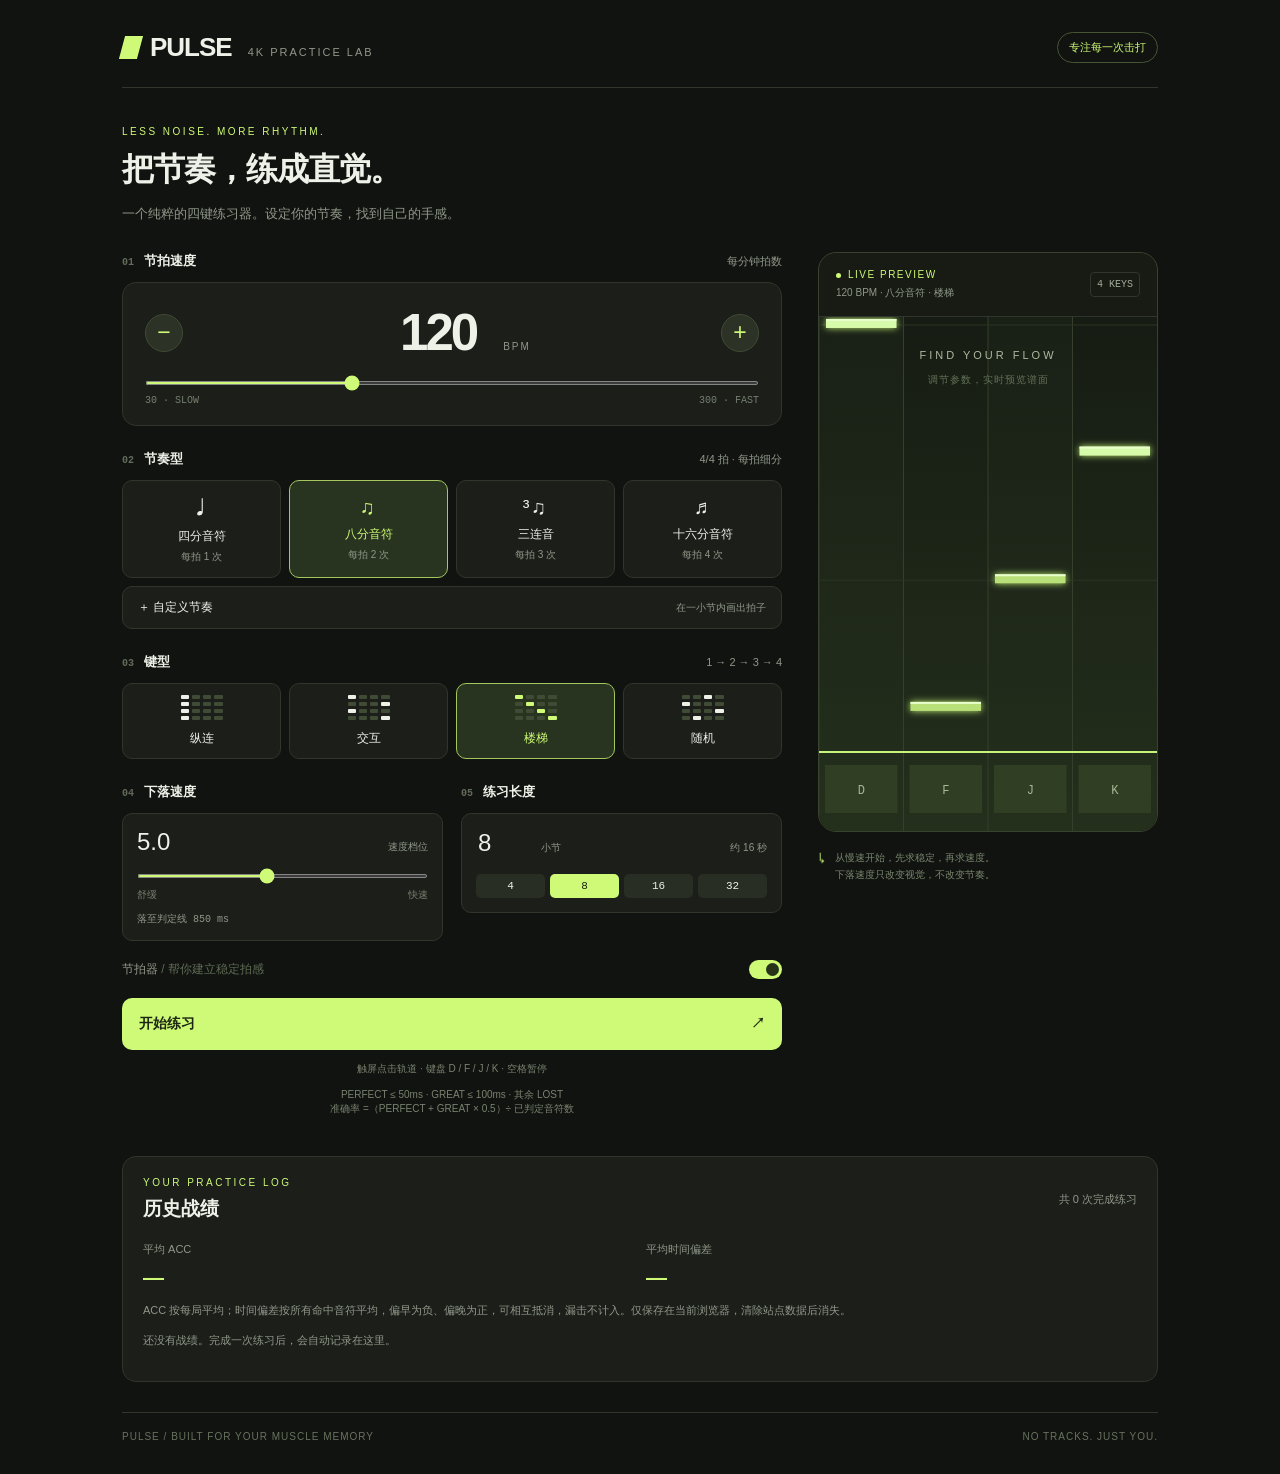
==== index.html @ 7e0fe1d7 "Add persistent local practice history and aggregate accuracy and timing" ====
<!doctype html>
<html lang="zh-CN"><head><meta charset="UTF-8"><meta name="viewport" content="width=device-width,initial-scale=1,viewport-fit=cover"><meta name="theme-color" content="#111310"><title>PULSE · 四键节奏练习器</title><link rel="stylesheet" href="./web.css"></head><body><main class="app"><header><div class="brand"><i></i>PULSE<span>4K PRACTICE LAB</span></div><div class="tag">专注每一次击打</div></header><section class="intro"><div class="eyebrow">LESS NOISE. MORE RHYTHM.</div><h1>把节奏，练成直觉。</h1><p>一个纯粹的四键练习器。设定你的节奏，找到自己的手感。</p></section><div class="layout"><section class="settings"><div class="section"><div class="section-label"><span><span class="num">01</span>节拍速度</span><small>每分钟拍数</small></div><div class="tempo"><div class="tempo-top"><button class="step" id="minus" aria-label="降低 BPM">−</button><div class="tempo-value"><input id="bpm" type="number" min="30" max="300" value="120" aria-label="BPM"><small>BPM</small></div><button class="step" id="plus" aria-label="提高 BPM">+</button></div><input id="bpmRange" class="range" type="range" min="30" max="300" value="120" aria-label="节拍速度"><div class="range-labels"><span>30 · SLOW</span><span>300 · FAST</span></div></div></div><div class="section"><div class="section-label"><span><span class="num">02</span>节奏型</span><small>4/4 拍 · 每拍细分</small></div><div class="choices" id="rhythms"><button class="choice" data-value="1"><span class="symbol">♩</span>四分音符<small>每拍 1 次</small></button><button class="choice active" data-value="2"><span class="symbol">♫</span>八分音符<small>每拍 2 次</small></button><button class="choice" data-value="3"><span class="symbol">³♫</span>三连音<small>每拍 3 次</small></button><button class="choice" data-value="4"><span class="symbol">♬</span>十六分音符<small>每拍 4 次</small></button><button class="choice custom-choice" data-value="custom"><span>＋ 自定义节奏</span><small>在一小节内画出拍子</small></button></div><div id="rhythmEditor" class="rhythm-editor" hidden><div class="editor-top"><strong>画出你的一小节</strong><span id="precisionSummary">4 拍 × 4 格</span></div><div class="choices" id="precisionModes" style="grid-template-columns:1fr 1fr;margin-bottom:14px"><button class="choice" data-value="4">1/16 精度<small>每拍 4 格</small></button><button class="choice" data-value="3">1/12 精度<small>每拍 3 格 · 三连音</small></button></div><div id="beatGrid" aria-label="一小节节奏编辑器"></div><div class="editor-actions"><button id="quarterFill">每拍一下</button><button id="fillRhythm">全部点亮</button><button id="clearRhythm">清空</button></div><p class="editor-note" id="rhythmStatus" aria-live="polite"></p><p class="editor-note">每行是一拍，格子把这一拍等分；① 是这一拍的起点。从上往下、从左往右播放。点击或拖动点亮／擦除；留空即休止，整小节循环。</p></div></div><div class="section"><div class="section-label"><span><span class="num">03</span>键型</span><small id="patternHint">1 → 2 → 3 → 4</small></div><div class="choices patterns" id="patterns"></div><div id="laneOptions" hidden style="margin-top:12px"><div class="choices" id="laneModes" style="grid-template-columns:1fr 1fr"><button class="choice" data-value="fixed" id="fixedLaneMode">一直单轨</button><button class="choice" data-value="bar">每个小节换轨</button></div><p class="editor-note" id="laneModeHint"></p></div></div><div class="double"><div><div class="section-label"><span><span class="num">04</span>下落速度</span></div><div class="control-card"><div class="control-value"><span id="speedValue">5.0</span><small>速度档位</small></div><input id="speed" class="range" type="range" min="1" max="10" step="0.5" value="5" aria-label="下落速度"><div class="range-labels"><span>舒缓</span><span>快速</span></div><div class="speed-time" id="travelTime"></div></div></div><div><div class="section-label"><span><span class="num">05</span>练习长度</span></div><div class="control-card"><div class="control-value"><span><input id="barsValue" type="number" min="1" max="128" value="8" aria-label="练习小节数" style="width:58px;background:transparent;border:0;color:inherit;font:inherit"> <small>小节</small></span><small id="duration">约 16 秒</small></div><div class="measures" id="bars"><button data-value="4">4</button><button class="active" data-value="8">8</button><button data-value="16">16</button><button data-value="32">32</button></div></div></div></div><div class="toggle-row"><span>节拍器 <span style="color:#5f6c54">/ 帮你建立稳定拍感</span></span><button id="metronome" class="switch" role="switch" aria-label="节拍器" aria-checked="true"></button></div><button id="start" class="start"><span>开始练习</span><span>↗</span></button><p class="hint">触屏点击轨道 · 键盘 D / F / J / K · 空格暂停</p><p class="hint">PERFECT ≤ 50ms · GREAT ≤ 100ms · 其余 LOST<br>准确率 =（PERFECT + GREAT × 0.5）÷ 已判定音符数</p></section><aside class="preview"><div class="preview-shell"><div class="preview-head"><div><div class="live">LIVE PREVIEW</div><div class="preview-sub" id="previewSummary">120 BPM · 八分音符 · 楼梯</div></div><span class="mini-badge">4 KEYS</span></div><div class="stage"><canvas id="previewCanvas" aria-label="四轨下落谱面预览"></canvas><div class="stage-caption"><strong>FIND YOUR FLOW</strong><p>调节参数，实时预览谱面</p></div></div></div><div class="preview-foot"><span>↳</span><div>从慢速开始，先求稳定，再求速度。<br>下落速度只改变视觉，不改变节奏。</div></div></aside></div><section class="history-panel" data-history aria-label="历史战绩"></section><footer class="footer"><span>PULSE / BUILT FOR YOUR MUSCLE MEMORY</span><span>NO TRACKS. JUST YOU.</span></footer></main><dialog id="displayPicker" class="display-picker" aria-labelledby="displayTitle"><div class="eyebrow">CHOOSE YOUR SPACE</div><h2 id="displayTitle">选择练习画面</h2><p>带上当前参数，进入独立练习页。</p><div class="display-options"><button class="display-option" data-layout="landscape"><span class="device-shape tablet" aria-hidden="true"></span>iPad 横屏<small>4:3 · 更开阔的四轨</small></button><button class="display-option" data-layout="portrait"><span class="device-shape phone" aria-hidden="true"></span>手机竖屏<small>9:16 · 熟悉的下落手感</small></button></div><button id="cancelDisplay" class="cancel-display">继续调整参数</button></dialog><script src="./history.js"></script><script src="./web.js"></script></body></html>
---- web.css ----
:root{--bg:#111310;--card:#1b1e19;--line:#30362b;--lime:#cefa77;--muted:#909889;--text:#eef1e8}*{box-sizing:border-box}body{margin:0;background:var(--bg);color:var(--text);font-family:Inter,-apple-system,BlinkMacSystemFont,'Segoe UI',sans-serif}button,input{font:inherit}button{cursor:pointer;color:inherit;border:0}button:focus-visible,input:focus-visible{outline:2px solid var(--lime);outline-offset:4px}button:disabled{opacity:.4;cursor:default}.app{max-width:1120px;margin:auto;padding:32px 42px}header{display:flex;align-items:center;justify-content:space-between;border-bottom:1px solid var(--line);padding-bottom:24px}.brand{font-weight:850;font-size:26px;letter-spacing:-1px}.brand i{display:inline-block;width:18px;height:23px;background:var(--lime);transform:skew(-15deg);margin-right:10px;vertical-align:-3px}.brand span{font-size:11px;letter-spacing:2px;font-weight:500;color:var(--muted);margin-left:16px}.tag{font-size:11px;color:var(--lime);border:1px solid #455532;padding:7px 11px;border-radius:30px}.intro{margin:38px 0 27px}.eyebrow{color:var(--lime);font-size:10px;letter-spacing:2.5px}.intro h1{font-size:32px;letter-spacing:-1px;margin:11px 0}.intro p{font-size:13px;color:var(--muted);line-height:1.7;margin:0}.layout{display:grid;grid-template-columns:1fr 340px;gap:36px}.section{margin-bottom:24px}.section-label{display:flex;justify-content:space-between;align-items:center;margin-bottom:12px;font-size:13px;font-weight:650}.section-label small{color:var(--muted);font-size:11px;font-weight:400}.num{color:#626c5b;font-size:10px;margin-right:10px;font-family:monospace}.tempo{border:1px solid var(--line);border-radius:14px;padding:19px 22px;background:var(--card)}.tempo-top{display:flex;align-items:center;justify-content:space-between}.step{width:38px;height:38px;background:#2c3226;border:1px solid #404b34;border-radius:50%;font-size:23px;color:var(--lime)}.tempo-value{text-align:center}.tempo-value input{background:none;border:0;color:var(--text);width:130px;text-align:center;font-size:51px;letter-spacing:-3px;font-weight:600;appearance:textfield;-moz-appearance:textfield}.tempo-value input::-webkit-inner-spin-button{appearance:none}.tempo-value small{color:var(--muted);font-size:10px;letter-spacing:2px}.range{width:100%;accent-color:var(--lime);height:4px;margin:18px 0 10px}.range-labels{display:flex;justify-content:space-between;color:#77806f;font:10px monospace}.choices{display:grid;grid-template-columns:repeat(4,1fr);gap:8px}.choice{background:var(--card);border:1px solid var(--line);border-radius:10px;padding:13px 4px;font-size:12px}.choice.active{background:#28341f;border-color:#a3c65e;color:var(--lime)}.choice .symbol{display:block;font-size:20px;letter-spacing:2px;margin-bottom:7px}.choice small{display:block;color:var(--muted);font-size:10px;margin-top:5px}.patterns .choice{padding:11px 5px}.glyph{display:grid;grid-template-columns:repeat(4,1fr);gap:3px;width:42px;margin:0 auto 10px}.glyph b{height:4px;border-radius:1px;background:#404b35}.glyph b.on{background:currentColor}.double{display:grid;grid-template-columns:1fr 1fr;gap:18px}.control-card{border:1px solid var(--line);border-radius:10px;background:var(--card);padding:14px}.control-value{display:flex;justify-content:space-between;align-items:baseline;font-size:24px}.control-value small{color:var(--muted);font-size:10px}.measures{display:flex;gap:5px;margin-top:16px}.measures button{flex:1;border-radius:5px;padding:6px 0;background:#292e24;font:11px monospace}.measures button.active{background:var(--lime);color:#18220f}.toggle-row{display:flex;align-items:center;justify-content:space-between;color:var(--muted);font-size:12px;margin:19px 0}.switch{width:33px;height:19px;border-radius:20px;background:#454c3e;padding:3px}.switch:after{content:'';display:block;width:13px;height:13px;border-radius:50%;background:#bec6b4;transition:transform .2s}.switch[aria-checked=true]{background:var(--lime)}.switch[aria-checked=true]:after{background:#263319;transform:translateX(14px)}.start{width:100%;border-radius:10px;padding:17px;background:var(--lime);color:#1c2613;font-weight:750;font-size:14px;display:flex;justify-content:space-between}.hint{text-align:center;font-size:10px;color:#79836f;margin:12px 0}.preview-shell{border:1px solid #39412f;border-radius:18px;overflow:hidden;background:#171b14;height:580px;position:relative}.preview-head{height:64px;display:flex;padding:17px;justify-content:space-between;align-items:center;border-bottom:1px solid var(--line)}.live{font-size:10px;letter-spacing:1.5px;color:var(--lime)}.live:before{content:'';display:inline-block;width:5px;height:5px;background:var(--lime);border-radius:50%;margin-right:7px}.preview-sub{font-size:10px;color:var(--muted);margin-top:6px}.mini-badge{font:10px monospace;color:#a4ad99;border:1px solid var(--line);padding:6px;border-radius:4px}.stage{position:relative;height:calc(100% - 64px);touch-action:none;user-select:none}canvas{width:100%;height:100%;display:block}.stage-caption{position:absolute;top:28px;left:0;right:0;text-align:center;pointer-events:none}.stage-caption strong{font-size:11px;letter-spacing:3px;font-weight:500;color:#aebaa0}.stage-caption p{color:#637157;font-size:10px;letter-spacing:1px}.preview-foot{display:flex;gap:10px;margin-top:17px;color:#79866e;font-size:10px;line-height:1.7}.preview-foot span{color:var(--lime);font-size:14px}.footer{display:flex;justify-content:space-between;border-top:1px solid var(--line);margin-top:30px;padding-top:18px;font-size:10px;color:#68725e;letter-spacing:1px}.game{position:fixed;inset:0;background:var(--bg);z-index:5;display:none;flex-direction:column;max-width:520px;margin:auto}.game.open{display:flex}.gamebar{display:flex;align-items:center;justify-content:space-between;padding:16px 20px;padding-top:max(16px,env(safe-area-inset-top));border-bottom:1px solid var(--line)}.gamebar button{background:#2a3123;border-radius:8px;padding:9px 14px}.stats{display:flex;justify-content:space-around;padding:14px 0}.stats div{text-align:center;font:20px monospace}.stats small{display:block;font:9px sans-serif;color:var(--muted);margin-bottom:5px;letter-spacing:1px}.game .stage{flex:1;min-height:0}.judgment{position:absolute;top:30%;width:100%;text-align:center;pointer-events:none;font-size:24px;font-weight:750;letter-spacing:2px;color:var(--lime)}.judgment small{display:block;font:11px monospace;margin-top:10px;letter-spacing:0}.progress{height:3px;background:#303727}.progress div{height:100%;background:var(--lime);width:0}.overlay{position:absolute;inset:0;background:#111310eF;z-index:10;display:flex;align-items:center;justify-content:center;text-align:center;padding:28px}.overlay[hidden]{display:none}.overlay h2{font-size:28px}.overlay .score{font-size:64px;color:var(--lime);letter-spacing:-3px}.overlay p{color:var(--muted);font-size:13px;line-height:1.9}.overlay button{display:block;width:100%;padding:14px;border-radius:9px;background:var(--lime);color:#1c2613;font-weight:700;margin-top:12px}.overlay .secondary{background:#293122;color:var(--text)}@media(max-width:720px){.app{padding:22px 20px}.brand{font-size:23px}.brand span{font-size:9px;margin-left:10px}.intro{margin:28px 0 24px}.intro h1{font-size:28px}.layout{grid-template-columns:1fr;gap:24px}.preview{grid-row:2}.preview-shell{height:330px}.section{margin-bottom:20px}.footer{font-size:8px}.double{gap:12px}.tag{font-size:9px}.hint{margin-bottom:0}}@media(prefers-reduced-motion:reduce){*{scroll-behavior:auto}}

#rhythms .custom-choice{grid-column:1/-1;display:flex;align-items:center;justify-content:space-between;padding:12px 15px}#rhythms .custom-choice small{margin:0}.rhythm-editor{margin-top:12px;border:1px solid var(--line);background:var(--card);border-radius:12px;padding:16px}.rhythm-editor[hidden]{display:none}.editor-top{display:flex;align-items:center;justify-content:space-between;gap:8px;font-size:12px;margin-bottom:14px}.editor-top span{color:var(--muted);font-size:10px}.beat-row{display:grid;grid-template-columns:38px repeat(var(--division,4),minmax(0,1fr));gap:7px;align-items:center;margin-top:8px}.beat-label{font-size:11px;color:var(--muted)}.beat-cell{height:40px;border-radius:6px;background:#282f22;border:1px solid #3c4632;color:#8d9d7d;font:12px monospace;touch-action:none;user-select:none}.beat-cell.active{background:var(--lime);border-color:var(--lime);color:#1b2910}.editor-actions{display:flex;gap:8px;margin-top:14px}.editor-actions button{padding:8px 12px;border-radius:6px;background:#303827;color:#d1dec4;font-size:11px}.editor-note{font-size:11px;color:var(--muted);line-height:1.7;margin:12px 0 0}.speed-time{font:10px monospace;color:var(--muted);margin-top:10px}

/* Web-only layout selection and independent practice page. */
.display-picker{color:var(--text);background:var(--card);border:1px solid #465532;border-radius:20px;width:min(520px,calc(100% - 32px));padding:28px}
.display-picker::backdrop{background:rgba(0,0,0,.75);backdrop-filter:blur(6px)}
.display-picker h2{margin:12px 0;font-size:26px}.display-picker p{color:var(--muted);font-size:13px;line-height:1.7}
.display-options{display:grid;grid-template-columns:1fr 1fr;gap:12px;margin:24px 0 18px}
.display-option{background:#252d20;border:1px solid #465532;border-radius:12px;padding:22px 8px;font-weight:650}
.display-option:hover{border-color:var(--lime);background:#303e24}.display-option small{display:block;color:var(--muted);font-size:11px;font-weight:400;margin-top:8px}
.device-shape{display:block;height:48px;border:2px solid var(--lime);border-radius:6px;margin:0 auto 18px}.device-shape.tablet{width:64px}.device-shape.phone{width:27px}
.cancel-display{display:block;margin:auto;background:transparent;color:var(--muted);padding:10px 24px}
.play-page{height:100vh;height:100dvh;overflow:hidden;background:#090b08;display:flex;flex-direction:column;padding:env(safe-area-inset-top,0px) env(safe-area-inset-right,0px) env(safe-area-inset-bottom,0px) env(safe-area-inset-left,0px)}
.play-navigation{height:48px;flex:none;display:flex;align-items:center;justify-content:space-between;gap:12px;padding:0 18px;font-size:11px;color:var(--muted)}
.play-navigation a{color:var(--text);text-decoration:none;padding:10px 0}.play-navigation a:focus-visible{outline:2px solid var(--lime)}
.play-viewport{flex:1;min-height:0;display:flex;align-items:center;justify-content:center;overflow:hidden}
.play-page .game{position:relative;inset:auto;display:flex;max-width:none;flex:none;margin:0;overflow:hidden;border:1px solid #34402b;border-radius:12px;container-type:size}
.play-page .gamebar{padding:12px 18px;gap:8px}.play-page .gamebar .brand{font-size:22px}
.play-page .stats{padding:10px 0}.play-page .overlay{overflow:auto;padding:18px}.play-page .overlayContent{max-width:360px;width:100%;margin:auto}
.play-page #rotateHint{color:var(--lime)}
@container (max-height: 480px){.gamebar{padding:6px 12px!important}.gamebar .brand{font-size:18px!important}.stats{padding:6px 0!important}.stats div{font-size:16px}.overlay h2{font-size:22px;margin:8px 0}.overlay p{font-size:11px;margin:8px 0}.overlay .score{font-size:40px}.overlay button{padding:9px;margin-top:8px}.judgment{font-size:20px}}
@media(max-width:420px){.play-navigation{padding:0 10px;font-size:10px}.play-navigation #rotateHint{max-width:105px;text-align:right}}

/* Shared local practice history on settings and results pages. */
.history-panel{margin-top:28px;border:1px solid var(--line);border-radius:14px;padding:20px;background:var(--card);text-align:left;min-width:0}
.history-heading{display:flex;justify-content:space-between;align-items:center;gap:12px}.history-heading h2{font-size:19px;margin:8px 0 0}.history-heading>span{color:var(--muted);font-size:11px}
.history-summary{display:grid;grid-template-columns:1fr 1fr;gap:12px;margin:20px 0 12px}.history-summary small{display:block;font-size:11px;color:var(--muted);margin-bottom:8px}.history-summary strong{font-size:21px;color:var(--lime);font-variant-numeric:tabular-nums}
.history-panel .history-note,.history-panel .history-empty{font-size:11px;color:var(--muted);line-height:1.8;margin:10px 0}.history-panel .history-warning{font-size:12px;color:#ffcb83;line-height:1.6}
.history-list{padding:0;margin:16px 0 0;list-style:none}.history-list li{border-top:1px solid var(--line);padding:14px 0}.history-row{display:flex;justify-content:space-between;gap:8px;flex-wrap:wrap;font-size:12px}.history-row time{color:var(--muted);font-size:11px}.history-row strong{color:var(--lime)}.history-secondary{margin-top:8px;color:#c1cbb5;font-size:11px}.history-list li p{font-size:10px;line-height:1.7;color:var(--muted);margin:6px 0 0;overflow-wrap:anywhere}
.history-panel .history-more{display:block;width:100%;padding:12px;background:#293122;color:var(--text);border:1px solid var(--line);border-radius:8px;font-size:12px;margin-top:8px}.history-more[hidden]{display:none}
.play-page .overlay:has([data-history]){align-items:flex-start}.play-page .overlayContent:has([data-history]){max-width:540px}.play-page .history-panel{padding:16px}.play-page .history-heading h2{font-size:18px}.play-page .history-summary strong{font-size:18px}
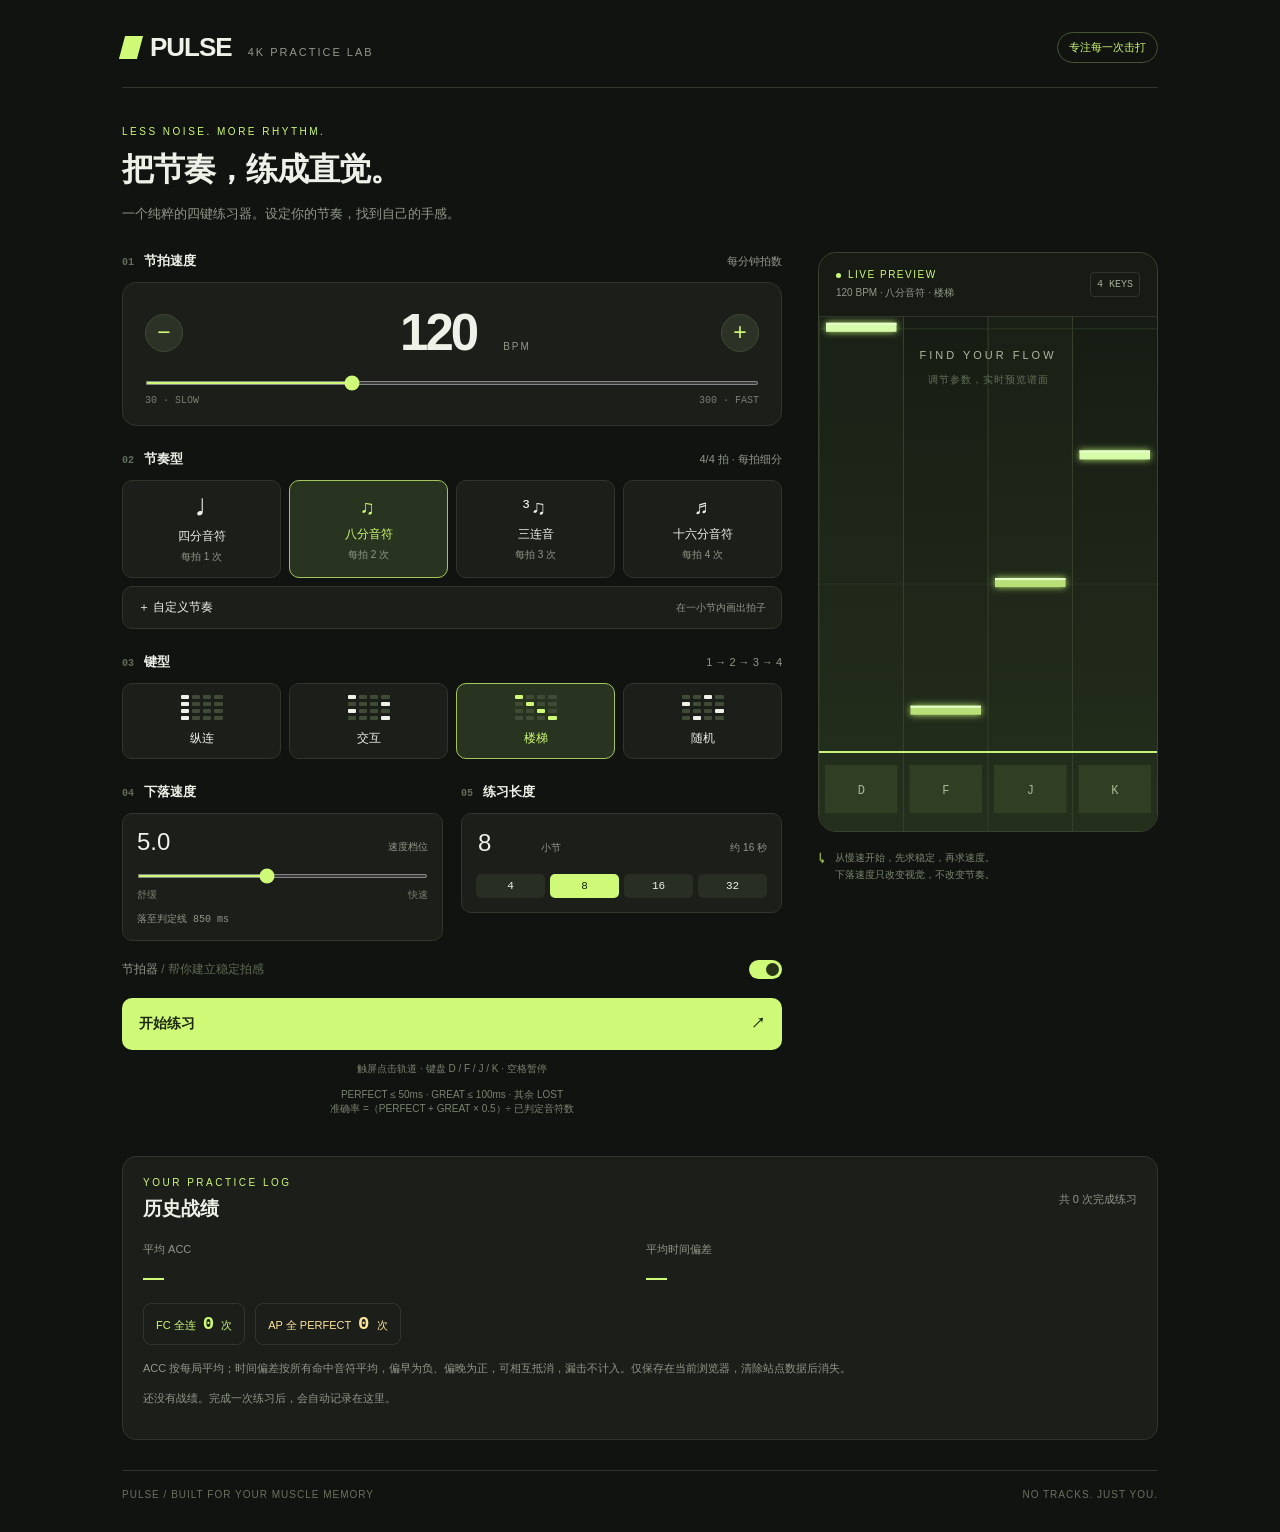
==== commit c40eae48: "Add green PULSE mark as web favicon" ====
--- a/index.html
+++ b/index.html
@@ -1,2 +1,2 @@
 <!doctype html>
-<html lang="zh-CN"><head><meta charset="UTF-8"><meta name="viewport" content="width=device-width,initial-scale=1,viewport-fit=cover"><meta name="theme-color" content="#111310"><title>PULSE · 四键节奏练习器</title><link rel="stylesheet" href="./web.css"></head><body><main class="app"><header><div class="brand"><i></i>PULSE<span>4K PRACTICE LAB</span></div><div class="tag">专注每一次击打</div></header><section class="intro"><div class="eyebrow">LESS NOISE. MORE RHYTHM.</div><h1>把节奏，练成直觉。</h1><p>一个纯粹的四键练习器。设定你的节奏，找到自己的手感。</p></section><div class="layout"><section class="settings"><div class="section"><div class="section-label"><span><span class="num">01</span>节拍速度</span><small>每分钟拍数</small></div><div class="tempo"><div class="tempo-top"><button class="step" id="minus" aria-label="降低 BPM">−</button><div class="tempo-value"><input id="bpm" type="number" min="30" max="300" value="120" aria-label="BPM"><small>BPM</small></div><button class="step" id="plus" aria-label="提高 BPM">+</button></div><input id="bpmRange" class="range" type="range" min="30" max="300" value="120" aria-label="节拍速度"><div class="range-labels"><span>30 · SLOW</span><span>300 · FAST</span></div></div></div><div class="section"><div class="section-label"><span><span class="num">02</span>节奏型</span><small>4/4 拍 · 每拍细分</small></div><div class="choices" id="rhythms"><button class="choice" data-value="1"><span class="symbol">♩</span>四分音符<small>每拍 1 次</small></button><button class="choice active" data-value="2"><span class="symbol">♫</span>八分音符<small>每拍 2 次</small></button><button class="choice" data-value="3"><span class="symbol">³♫</span>三连音<small>每拍 3 次</small></button><button class="choice" data-value="4"><span class="symbol">♬</span>十六分音符<small>每拍 4 次</small></button><button class="choice custom-choice" data-value="custom"><span>＋ 自定义节奏</span><small>在一小节内画出拍子</small></button></div><div id="rhythmEditor" class="rhythm-editor" hidden><div class="editor-top"><strong>画出你的一小节</strong><span id="precisionSummary">4 拍 × 4 格</span></div><div class="choices" id="precisionModes" style="grid-template-columns:1fr 1fr;margin-bottom:14px"><button class="choice" data-value="4">1/16 精度<small>每拍 4 格</small></button><button class="choice" data-value="3">1/12 精度<small>每拍 3 格 · 三连音</small></button></div><div id="beatGrid" aria-label="一小节节奏编辑器"></div><div class="editor-actions"><button id="quarterFill">每拍一下</button><button id="fillRhythm">全部点亮</button><button id="clearRhythm">清空</button></div><p class="editor-note" id="rhythmStatus" aria-live="polite"></p><p class="editor-note">每行是一拍，格子把这一拍等分；① 是这一拍的起点。从上往下、从左往右播放。点击或拖动点亮／擦除；留空即休止，整小节循环。</p></div></div><div class="section"><div class="section-label"><span><span class="num">03</span>键型</span><small id="patternHint">1 → 2 → 3 → 4</small></div><div class="choices patterns" id="patterns"></div><div id="laneOptions" hidden style="margin-top:12px"><div class="choices" id="laneModes" style="grid-template-columns:1fr 1fr"><button class="choice" data-value="fixed" id="fixedLaneMode">一直单轨</button><button class="choice" data-value="bar">每个小节换轨</button></div><p class="editor-note" id="laneModeHint"></p></div></div><div class="double"><div><div class="section-label"><span><span class="num">04</span>下落速度</span></div><div class="control-card"><div class="control-value"><span id="speedValue">5.0</span><small>速度档位</small></div><input id="speed" class="range" type="range" min="1" max="10" step="0.5" value="5" aria-label="下落速度"><div class="range-labels"><span>舒缓</span><span>快速</span></div><div class="speed-time" id="travelTime"></div></div></div><div><div class="section-label"><span><span class="num">05</span>练习长度</span></div><div class="control-card"><div class="control-value"><span><input id="barsValue" type="number" min="1" max="128" value="8" aria-label="练习小节数" style="width:58px;background:transparent;border:0;color:inherit;font:inherit"> <small>小节</small></span><small id="duration">约 16 秒</small></div><div class="measures" id="bars"><button data-value="4">4</button><button class="active" data-value="8">8</button><button data-value="16">16</button><button data-value="32">32</button></div></div></div></div><div class="toggle-row"><span>节拍器 <span style="color:#5f6c54">/ 帮你建立稳定拍感</span></span><button id="metronome" class="switch" role="switch" aria-label="节拍器" aria-checked="true"></button></div><button id="start" class="start"><span>开始练习</span><span>↗</span></button><p class="hint">触屏点击轨道 · 键盘 D / F / J / K · 空格暂停</p><p class="hint">PERFECT ≤ 50ms · GREAT ≤ 100ms · 其余 LOST<br>准确率 =（PERFECT + GREAT × 0.5）÷ 已判定音符数</p></section><aside class="preview"><div class="preview-shell"><div class="preview-head"><div><div class="live">LIVE PREVIEW</div><div class="preview-sub" id="previewSummary">120 BPM · 八分音符 · 楼梯</div></div><span class="mini-badge">4 KEYS</span></div><div class="stage"><canvas id="previewCanvas" aria-label="四轨下落谱面预览"></canvas><div class="stage-caption"><strong>FIND YOUR FLOW</strong><p>调节参数，实时预览谱面</p></div></div></div><div class="preview-foot"><span>↳</span><div>从慢速开始，先求稳定，再求速度。<br>下落速度只改变视觉，不改变节奏。</div></div></aside></div><section class="history-panel" data-history aria-label="历史战绩"></section><footer class="footer"><span>PULSE / BUILT FOR YOUR MUSCLE MEMORY</span><span>NO TRACKS. JUST YOU.</span></footer></main><dialog id="displayPicker" class="display-picker" aria-labelledby="displayTitle"><div class="eyebrow">CHOOSE YOUR SPACE</div><h2 id="displayTitle">选择练习画面</h2><p>带上当前参数，进入独立练习页。</p><div class="display-options"><button class="display-option" data-layout="landscape"><span class="device-shape tablet" aria-hidden="true"></span>iPad 横屏<small>4:3 · 更开阔的四轨</small></button><button class="display-option" data-layout="portrait"><span class="device-shape phone" aria-hidden="true"></span>手机竖屏<small>9:16 · 熟悉的下落手感</small></button></div><button id="cancelDisplay" class="cancel-display">继续调整参数</button></dialog><script src="./history.js"></script><script src="./web.js"></script></body></html>
+<html lang="zh-CN"><head><meta charset="UTF-8"><meta name="viewport" content="width=device-width,initial-scale=1,viewport-fit=cover"><meta name="theme-color" content="#111310"><title>PULSE · 四键节奏练习器</title><link rel="icon" type="image/svg+xml" href="./favicon.svg"><link rel="stylesheet" href="./web.css"></head><body><main class="app"><header><div class="brand"><i></i>PULSE<span>4K PRACTICE LAB</span></div><div class="tag">专注每一次击打</div></header><section class="intro"><div class="eyebrow">LESS NOISE. MORE RHYTHM.</div><h1>把节奏，练成直觉。</h1><p>一个纯粹的四键练习器。设定你的节奏，找到自己的手感。</p></section><div class="layout"><section class="settings"><div class="section"><div class="section-label"><span><span class="num">01</span>节拍速度</span><small>每分钟拍数</small></div><div class="tempo"><div class="tempo-top"><button class="step" id="minus" aria-label="降低 BPM">−</button><div class="tempo-value"><input id="bpm" type="number" min="30" max="300" value="120" aria-label="BPM"><small>BPM</small></div><button class="step" id="plus" aria-label="提高 BPM">+</button></div><input id="bpmRange" class="range" type="range" min="30" max="300" value="120" aria-label="节拍速度"><div class="range-labels"><span>30 · SLOW</span><span>300 · FAST</span></div></div></div><div class="section"><div class="section-label"><span><span class="num">02</span>节奏型</span><small>4/4 拍 · 每拍细分</small></div><div class="choices" id="rhythms"><button class="choice" data-value="1"><span class="symbol">♩</span>四分音符<small>每拍 1 次</small></button><button class="choice active" data-value="2"><span class="symbol">♫</span>八分音符<small>每拍 2 次</small></button><button class="choice" data-value="3"><span class="symbol">³♫</span>三连音<small>每拍 3 次</small></button><button class="choice" data-value="4"><span class="symbol">♬</span>十六分音符<small>每拍 4 次</small></button><button class="choice custom-choice" data-value="custom"><span>＋ 自定义节奏</span><small>在一小节内画出拍子</small></button></div><div id="rhythmEditor" class="rhythm-editor" hidden><div class="editor-top"><strong>画出你的一小节</strong><span id="precisionSummary">4 拍 × 4 格</span></div><div class="choices" id="precisionModes" style="grid-template-columns:1fr 1fr;margin-bottom:14px"><button class="choice" data-value="4">1/16 精度<small>每拍 4 格</small></button><button class="choice" data-value="3">1/12 精度<small>每拍 3 格 · 三连音</small></button></div><div id="beatGrid" aria-label="一小节节奏编辑器"></div><div class="editor-actions"><button id="quarterFill">每拍一下</button><button id="fillRhythm">全部点亮</button><button id="clearRhythm">清空</button></div><p class="editor-note" id="rhythmStatus" aria-live="polite"></p><p class="editor-note">每行是一拍，格子把这一拍等分；① 是这一拍的起点。从上往下、从左往右播放。点击或拖动点亮／擦除；留空即休止，整小节循环。</p></div></div><div class="section"><div class="section-label"><span><span class="num">03</span>键型</span><small id="patternHint">1 → 2 → 3 → 4</small></div><div class="choices patterns" id="patterns"></div><div id="laneOptions" hidden style="margin-top:12px"><div class="choices" id="laneModes" style="grid-template-columns:1fr 1fr"><button class="choice" data-value="fixed" id="fixedLaneMode">一直单轨</button><button class="choice" data-value="bar">每个小节换轨</button></div><p class="editor-note" id="laneModeHint"></p></div></div><div class="double"><div><div class="section-label"><span><span class="num">04</span>下落速度</span></div><div class="control-card"><div class="control-value"><span id="speedValue">5.0</span><small>速度档位</small></div><input id="speed" class="range" type="range" min="1" max="10" step="0.5" value="5" aria-label="下落速度"><div class="range-labels"><span>舒缓</span><span>快速</span></div><div class="speed-time" id="travelTime"></div></div></div><div><div class="section-label"><span><span class="num">05</span>练习长度</span></div><div class="control-card"><div class="control-value"><span><input id="barsValue" type="number" min="1" max="128" value="8" aria-label="练习小节数" style="width:58px;background:transparent;border:0;color:inherit;font:inherit"> <small>小节</small></span><small id="duration">约 16 秒</small></div><div class="measures" id="bars"><button data-value="4">4</button><button class="active" data-value="8">8</button><button data-value="16">16</button><button data-value="32">32</button></div></div></div></div><div class="toggle-row"><span>节拍器 <span style="color:#5f6c54">/ 帮你建立稳定拍感</span></span><button id="metronome" class="switch" role="switch" aria-label="节拍器" aria-checked="true"></button></div><button id="start" class="start"><span>开始练习</span><span>↗</span></button><p class="hint">触屏点击轨道 · 键盘 D / F / J / K · 空格暂停</p><p class="hint">PERFECT ≤ 50ms · GREAT ≤ 100ms · 其余 LOST<br>准确率 =（PERFECT + GREAT × 0.5）÷ 已判定音符数</p></section><aside class="preview"><div class="preview-shell"><div class="preview-head"><div><div class="live">LIVE PREVIEW</div><div class="preview-sub" id="previewSummary">120 BPM · 八分音符 · 楼梯</div></div><span class="mini-badge">4 KEYS</span></div><div class="stage"><canvas id="previewCanvas" aria-label="四轨下落谱面预览"></canvas><div class="stage-caption"><strong>FIND YOUR FLOW</strong><p>调节参数，实时预览谱面</p></div></div></div><div class="preview-foot"><span>↳</span><div>从慢速开始，先求稳定，再求速度。<br>下落速度只改变视觉，不改变节奏。</div></div></aside></div><section class="history-panel" data-history aria-label="历史战绩"></section><footer class="footer"><span>PULSE / BUILT FOR YOUR MUSCLE MEMORY</span><span>NO TRACKS. JUST YOU.</span></footer></main><dialog id="displayPicker" class="display-picker" aria-labelledby="displayTitle"><div class="eyebrow">CHOOSE YOUR SPACE</div><h2 id="displayTitle">选择练习画面</h2><p>带上当前参数，进入独立练习页。</p><div class="display-options"><button class="display-option" data-layout="landscape"><span class="device-shape tablet" aria-hidden="true"></span>iPad 横屏<small>4:3 · 更开阔的四轨</small></button><button class="display-option" data-layout="portrait"><span class="device-shape phone" aria-hidden="true"></span>手机竖屏<small>9:16 · 熟悉的下落手感</small></button></div><button id="cancelDisplay" class="cancel-display">继续调整参数</button></dialog><script src="./history.js"></script><script src="./web.js"></script></body></html>
--- a/web.css
+++ b/web.css
@@ -31,3 +31,14 @@
 .history-list{padding:0;margin:16px 0 0;list-style:none}.history-list li{border-top:1px solid var(--line);padding:14px 0}.history-row{display:flex;justify-content:space-between;gap:8px;flex-wrap:wrap;font-size:12px}.history-row time{color:var(--muted);font-size:11px}.history-row strong{color:var(--lime)}.history-secondary{margin-top:8px;color:#c1cbb5;font-size:11px}.history-list li p{font-size:10px;line-height:1.7;color:var(--muted);margin:6px 0 0;overflow-wrap:anywhere}
 .history-panel .history-more{display:block;width:100%;padding:12px;background:#293122;color:var(--text);border:1px solid var(--line);border-radius:8px;font-size:12px;margin-top:8px}.history-more[hidden]{display:none}
 .play-page .overlay:has([data-history]){align-items:flex-start}.play-page .overlayContent:has([data-history]){max-width:540px}.play-page .history-panel{padding:16px}.play-page .history-heading h2{font-size:18px}.play-page .history-summary strong{font-size:18px}
+
+/* Result achievements and two tiers of confetti. */
+.achievement-badge{display:inline-flex;align-items:center;gap:8px;padding:10px 18px;border:1px solid;border-radius:99px;margin:18px auto 0;font-size:28px;font-weight:850;letter-spacing:1px}
+.achievement-badge small{font-size:9px;letter-spacing:1.4px}.achievement-badge.fc{color:#cefa77;background:#28391e;border-color:#80ae4c;box-shadow:0 0 24px #a0d65618}.achievement-badge.ap{color:#ffe59c;background:linear-gradient(120deg,#463718,#292037);border-color:#e1bf68;box-shadow:0 0 32px #ffd15a35}
+.history-awards{display:flex;flex-wrap:wrap;gap:10px;margin:14px 0}.history-award{font-size:11px;border:1px solid var(--line);border-radius:8px;padding:9px 12px}.history-award strong{font:700 19px monospace;margin:0 4px}.history-award.fc,.history-badge.fc{color:#cefa77}.history-award.ap,.history-badge.ap{color:#ffe59c}.history-badge{display:inline-block;border:1px solid currentColor;border-radius:4px;padding:2px 5px;font-size:10px;vertical-align:1px}
+.celebration{position:absolute;inset:0;overflow:hidden;pointer-events:none;z-index:20}.confetti{position:absolute;top:-20px;opacity:0;border-radius:2px;animation:confetti-fall var(--duration) var(--delay) ease-in both;will-change:transform,opacity}.confetti.star{clip-path:polygon(50% 0,62% 37%,100% 50%,62% 63%,50% 100%,38% 63%,0 50%,38% 37%)}
+.celebration-halo{position:absolute;inset:0;background:radial-gradient(ellipse at 50% 25%,#cefa7730,transparent 65%);animation:celebration-glow 1.4s ease-out both}.ap .celebration-halo{background:radial-gradient(ellipse at 50% 25%,#ffdb6755,transparent 70%);animation-duration:2.4s}
+@keyframes confetti-fall{0%{opacity:0;transform:translate3d(0,-15px,0) rotate(0)}10%{opacity:1}78%{opacity:1}100%{opacity:0;transform:translate3d(var(--drift),var(--fall),0) rotate(var(--spin))}}
+@keyframes celebration-glow{0%{opacity:0}20%{opacity:1}100%{opacity:0}}
+@media(prefers-reduced-motion:reduce){.celebration{display:none}.confetti,.celebration-halo{animation:none}}
+@container(max-width:280px){.achievement-badge{font-size:22px;padding:8px 12px;gap:6px}.achievement-badge small{font-size:8px}}
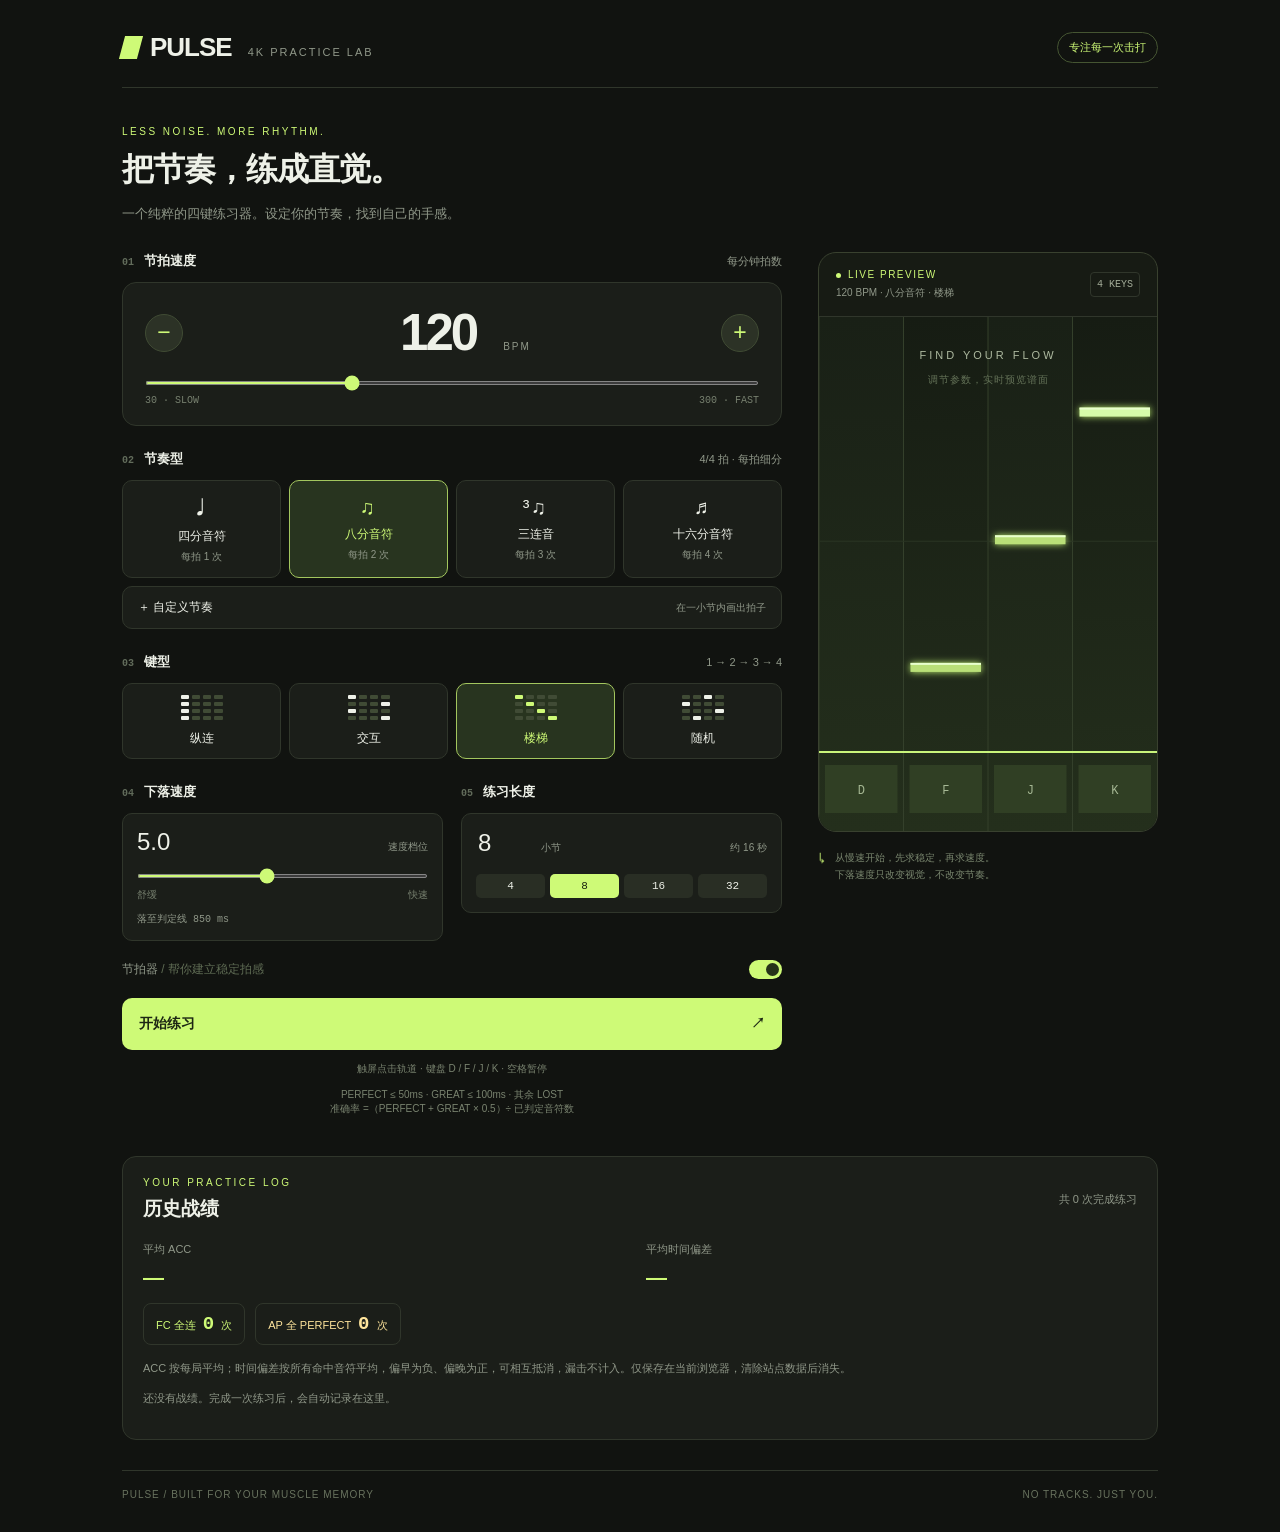
==== commit b04a753c: "Reset result scroll and version web assets to keep achievement UI visible" ====
--- a/index.html
+++ b/index.html
@@ -1,2 +1,2 @@
 <!doctype html>
-<html lang="zh-CN"><head><meta charset="UTF-8"><meta name="viewport" content="width=device-width,initial-scale=1,viewport-fit=cover"><meta name="theme-color" content="#111310"><title>PULSE · 四键节奏练习器</title><link rel="icon" type="image/svg+xml" href="./favicon.svg"><link rel="stylesheet" href="./web.css"></head><body><main class="app"><header><div class="brand"><i></i>PULSE<span>4K PRACTICE LAB</span></div><div class="tag">专注每一次击打</div></header><section class="intro"><div class="eyebrow">LESS NOISE. MORE RHYTHM.</div><h1>把节奏，练成直觉。</h1><p>一个纯粹的四键练习器。设定你的节奏，找到自己的手感。</p></section><div class="layout"><section class="settings"><div class="section"><div class="section-label"><span><span class="num">01</span>节拍速度</span><small>每分钟拍数</small></div><div class="tempo"><div class="tempo-top"><button class="step" id="minus" aria-label="降低 BPM">−</button><div class="tempo-value"><input id="bpm" type="number" min="30" max="300" value="120" aria-label="BPM"><small>BPM</small></div><button class="step" id="plus" aria-label="提高 BPM">+</button></div><input id="bpmRange" class="range" type="range" min="30" max="300" value="120" aria-label="节拍速度"><div class="range-labels"><span>30 · SLOW</span><span>300 · FAST</span></div></div></div><div class="section"><div class="section-label"><span><span class="num">02</span>节奏型</span><small>4/4 拍 · 每拍细分</small></div><div class="choices" id="rhythms"><button class="choice" data-value="1"><span class="symbol">♩</span>四分音符<small>每拍 1 次</small></button><button class="choice active" data-value="2"><span class="symbol">♫</span>八分音符<small>每拍 2 次</small></button><button class="choice" data-value="3"><span class="symbol">³♫</span>三连音<small>每拍 3 次</small></button><button class="choice" data-value="4"><span class="symbol">♬</span>十六分音符<small>每拍 4 次</small></button><button class="choice custom-choice" data-value="custom"><span>＋ 自定义节奏</span><small>在一小节内画出拍子</small></button></div><div id="rhythmEditor" class="rhythm-editor" hidden><div class="editor-top"><strong>画出你的一小节</strong><span id="precisionSummary">4 拍 × 4 格</span></div><div class="choices" id="precisionModes" style="grid-template-columns:1fr 1fr;margin-bottom:14px"><button class="choice" data-value="4">1/16 精度<small>每拍 4 格</small></button><button class="choice" data-value="3">1/12 精度<small>每拍 3 格 · 三连音</small></button></div><div id="beatGrid" aria-label="一小节节奏编辑器"></div><div class="editor-actions"><button id="quarterFill">每拍一下</button><button id="fillRhythm">全部点亮</button><button id="clearRhythm">清空</button></div><p class="editor-note" id="rhythmStatus" aria-live="polite"></p><p class="editor-note">每行是一拍，格子把这一拍等分；① 是这一拍的起点。从上往下、从左往右播放。点击或拖动点亮／擦除；留空即休止，整小节循环。</p></div></div><div class="section"><div class="section-label"><span><span class="num">03</span>键型</span><small id="patternHint">1 → 2 → 3 → 4</small></div><div class="choices patterns" id="patterns"></div><div id="laneOptions" hidden style="margin-top:12px"><div class="choices" id="laneModes" style="grid-template-columns:1fr 1fr"><button class="choice" data-value="fixed" id="fixedLaneMode">一直单轨</button><button class="choice" data-value="bar">每个小节换轨</button></div><p class="editor-note" id="laneModeHint"></p></div></div><div class="double"><div><div class="section-label"><span><span class="num">04</span>下落速度</span></div><div class="control-card"><div class="control-value"><span id="speedValue">5.0</span><small>速度档位</small></div><input id="speed" class="range" type="range" min="1" max="10" step="0.5" value="5" aria-label="下落速度"><div class="range-labels"><span>舒缓</span><span>快速</span></div><div class="speed-time" id="travelTime"></div></div></div><div><div class="section-label"><span><span class="num">05</span>练习长度</span></div><div class="control-card"><div class="control-value"><span><input id="barsValue" type="number" min="1" max="128" value="8" aria-label="练习小节数" style="width:58px;background:transparent;border:0;color:inherit;font:inherit"> <small>小节</small></span><small id="duration">约 16 秒</small></div><div class="measures" id="bars"><button data-value="4">4</button><button class="active" data-value="8">8</button><button data-value="16">16</button><button data-value="32">32</button></div></div></div></div><div class="toggle-row"><span>节拍器 <span style="color:#5f6c54">/ 帮你建立稳定拍感</span></span><button id="metronome" class="switch" role="switch" aria-label="节拍器" aria-checked="true"></button></div><button id="start" class="start"><span>开始练习</span><span>↗</span></button><p class="hint">触屏点击轨道 · 键盘 D / F / J / K · 空格暂停</p><p class="hint">PERFECT ≤ 50ms · GREAT ≤ 100ms · 其余 LOST<br>准确率 =（PERFECT + GREAT × 0.5）÷ 已判定音符数</p></section><aside class="preview"><div class="preview-shell"><div class="preview-head"><div><div class="live">LIVE PREVIEW</div><div class="preview-sub" id="previewSummary">120 BPM · 八分音符 · 楼梯</div></div><span class="mini-badge">4 KEYS</span></div><div class="stage"><canvas id="previewCanvas" aria-label="四轨下落谱面预览"></canvas><div class="stage-caption"><strong>FIND YOUR FLOW</strong><p>调节参数，实时预览谱面</p></div></div></div><div class="preview-foot"><span>↳</span><div>从慢速开始，先求稳定，再求速度。<br>下落速度只改变视觉，不改变节奏。</div></div></aside></div><section class="history-panel" data-history aria-label="历史战绩"></section><footer class="footer"><span>PULSE / BUILT FOR YOUR MUSCLE MEMORY</span><span>NO TRACKS. JUST YOU.</span></footer></main><dialog id="displayPicker" class="display-picker" aria-labelledby="displayTitle"><div class="eyebrow">CHOOSE YOUR SPACE</div><h2 id="displayTitle">选择练习画面</h2><p>带上当前参数，进入独立练习页。</p><div class="display-options"><button class="display-option" data-layout="landscape"><span class="device-shape tablet" aria-hidden="true"></span>iPad 横屏<small>4:3 · 更开阔的四轨</small></button><button class="display-option" data-layout="portrait"><span class="device-shape phone" aria-hidden="true"></span>手机竖屏<small>9:16 · 熟悉的下落手感</small></button></div><button id="cancelDisplay" class="cancel-display">继续调整参数</button></dialog><script src="./history.js"></script><script src="./web.js"></script></body></html>
+<html lang="zh-CN"><head><meta charset="UTF-8"><meta name="viewport" content="width=device-width,initial-scale=1,viewport-fit=cover"><meta name="theme-color" content="#111310"><title>PULSE · 四键节奏练习器</title><link rel="icon" type="image/svg+xml" href="./favicon.svg?v=ebc63dfec8bf"><link rel="stylesheet" href="./web.css?v=b417995f7df4"></head><body><main class="app"><header><div class="brand"><i></i>PULSE<span>4K PRACTICE LAB</span></div><div class="tag">专注每一次击打</div></header><section class="intro"><div class="eyebrow">LESS NOISE. MORE RHYTHM.</div><h1>把节奏，练成直觉。</h1><p>一个纯粹的四键练习器。设定你的节奏，找到自己的手感。</p></section><div class="layout"><section class="settings"><div class="section"><div class="section-label"><span><span class="num">01</span>节拍速度</span><small>每分钟拍数</small></div><div class="tempo"><div class="tempo-top"><button class="step" id="minus" aria-label="降低 BPM">−</button><div class="tempo-value"><input id="bpm" type="number" min="30" max="300" value="120" aria-label="BPM"><small>BPM</small></div><button class="step" id="plus" aria-label="提高 BPM">+</button></div><input id="bpmRange" class="range" type="range" min="30" max="300" value="120" aria-label="节拍速度"><div class="range-labels"><span>30 · SLOW</span><span>300 · FAST</span></div></div></div><div class="section"><div class="section-label"><span><span class="num">02</span>节奏型</span><small>4/4 拍 · 每拍细分</small></div><div class="choices" id="rhythms"><button class="choice" data-value="1"><span class="symbol">♩</span>四分音符<small>每拍 1 次</small></button><button class="choice active" data-value="2"><span class="symbol">♫</span>八分音符<small>每拍 2 次</small></button><button class="choice" data-value="3"><span class="symbol">³♫</span>三连音<small>每拍 3 次</small></button><button class="choice" data-value="4"><span class="symbol">♬</span>十六分音符<small>每拍 4 次</small></button><button class="choice custom-choice" data-value="custom"><span>＋ 自定义节奏</span><small>在一小节内画出拍子</small></button></div><div id="rhythmEditor" class="rhythm-editor" hidden><div class="editor-top"><strong>画出你的一小节</strong><span id="precisionSummary">4 拍 × 4 格</span></div><div class="choices" id="precisionModes" style="grid-template-columns:1fr 1fr;margin-bottom:14px"><button class="choice" data-value="4">1/16 精度<small>每拍 4 格</small></button><button class="choice" data-value="3">1/12 精度<small>每拍 3 格 · 三连音</small></button></div><div id="beatGrid" aria-label="一小节节奏编辑器"></div><div class="editor-actions"><button id="quarterFill">每拍一下</button><button id="fillRhythm">全部点亮</button><button id="clearRhythm">清空</button></div><p class="editor-note" id="rhythmStatus" aria-live="polite"></p><p class="editor-note">每行是一拍，格子把这一拍等分；① 是这一拍的起点。从上往下、从左往右播放。点击或拖动点亮／擦除；留空即休止，整小节循环。</p></div></div><div class="section"><div class="section-label"><span><span class="num">03</span>键型</span><small id="patternHint">1 → 2 → 3 → 4</small></div><div class="choices patterns" id="patterns"></div><div id="laneOptions" hidden style="margin-top:12px"><div class="choices" id="laneModes" style="grid-template-columns:1fr 1fr"><button class="choice" data-value="fixed" id="fixedLaneMode">一直单轨</button><button class="choice" data-value="bar">每个小节换轨</button></div><p class="editor-note" id="laneModeHint"></p></div></div><div class="double"><div><div class="section-label"><span><span class="num">04</span>下落速度</span></div><div class="control-card"><div class="control-value"><span id="speedValue">5.0</span><small>速度档位</small></div><input id="speed" class="range" type="range" min="1" max="10" step="0.5" value="5" aria-label="下落速度"><div class="range-labels"><span>舒缓</span><span>快速</span></div><div class="speed-time" id="travelTime"></div></div></div><div><div class="section-label"><span><span class="num">05</span>练习长度</span></div><div class="control-card"><div class="control-value"><span><input id="barsValue" type="number" min="1" max="128" value="8" aria-label="练习小节数" style="width:58px;background:transparent;border:0;color:inherit;font:inherit"> <small>小节</small></span><small id="duration">约 16 秒</small></div><div class="measures" id="bars"><button data-value="4">4</button><button class="active" data-value="8">8</button><button data-value="16">16</button><button data-value="32">32</button></div></div></div></div><div class="toggle-row"><span>节拍器 <span style="color:#5f6c54">/ 帮你建立稳定拍感</span></span><button id="metronome" class="switch" role="switch" aria-label="节拍器" aria-checked="true"></button></div><button id="start" class="start"><span>开始练习</span><span>↗</span></button><p class="hint">触屏点击轨道 · 键盘 D / F / J / K · 空格暂停</p><p class="hint">PERFECT ≤ 50ms · GREAT ≤ 100ms · 其余 LOST<br>准确率 =（PERFECT + GREAT × 0.5）÷ 已判定音符数</p></section><aside class="preview"><div class="preview-shell"><div class="preview-head"><div><div class="live">LIVE PREVIEW</div><div class="preview-sub" id="previewSummary">120 BPM · 八分音符 · 楼梯</div></div><span class="mini-badge">4 KEYS</span></div><div class="stage"><canvas id="previewCanvas" aria-label="四轨下落谱面预览"></canvas><div class="stage-caption"><strong>FIND YOUR FLOW</strong><p>调节参数，实时预览谱面</p></div></div></div><div class="preview-foot"><span>↳</span><div>从慢速开始，先求稳定，再求速度。<br>下落速度只改变视觉，不改变节奏。</div></div></aside></div><section class="history-panel" data-history aria-label="历史战绩"></section><footer class="footer"><span>PULSE / BUILT FOR YOUR MUSCLE MEMORY</span><span>NO TRACKS. JUST YOU.</span></footer></main><dialog id="displayPicker" class="display-picker" aria-labelledby="displayTitle"><div class="eyebrow">CHOOSE YOUR SPACE</div><h2 id="displayTitle">选择练习画面</h2><p>带上当前参数，进入独立练习页。</p><div class="display-options"><button class="display-option" data-layout="landscape"><span class="device-shape tablet" aria-hidden="true"></span>iPad 横屏<small>4:3 · 更开阔的四轨</small></button><button class="display-option" data-layout="portrait"><span class="device-shape phone" aria-hidden="true"></span>手机竖屏<small>9:16 · 熟悉的下落手感</small></button></div><button id="cancelDisplay" class="cancel-display">继续调整参数</button></dialog><script src="./history.js?v=b018be9690c8"></script><script src="./web.js?v=c2b7965e8de3"></script></body></html>
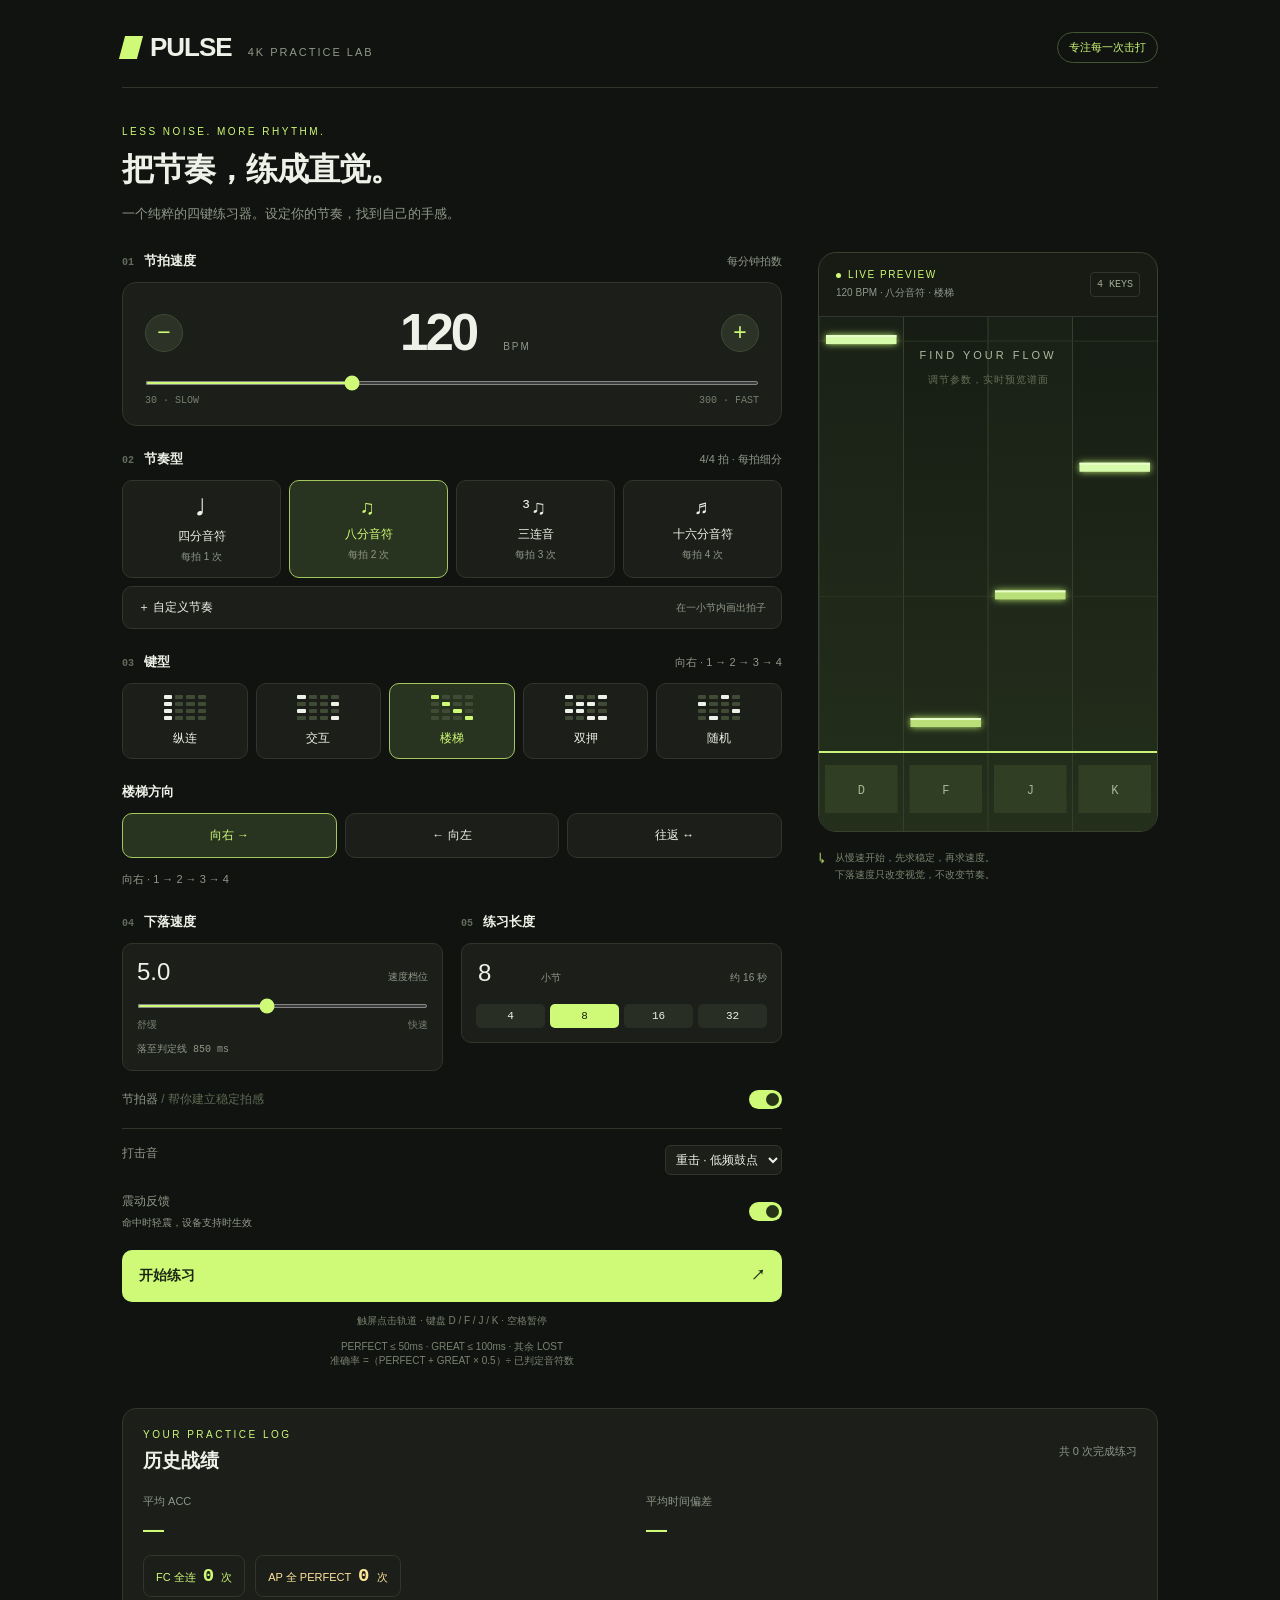
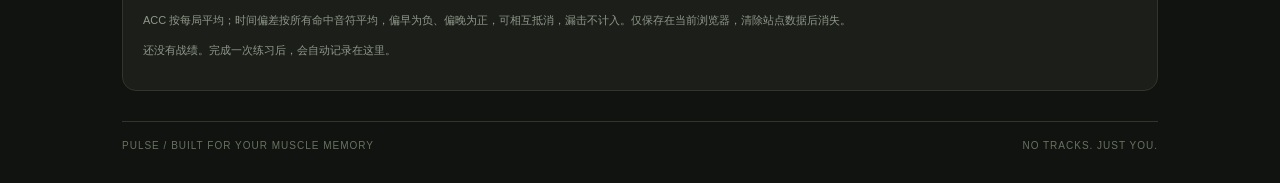
==== commit f237acac: "Add double notes, stair directions, stronger feedback and phone landscape" ====
--- a/index.html
+++ b/index.html
@@ -1,2 +1,2 @@
 <!doctype html>
-<html lang="zh-CN"><head><meta charset="UTF-8"><meta name="viewport" content="width=device-width,initial-scale=1,viewport-fit=cover"><meta name="theme-color" content="#111310"><title>PULSE · 四键节奏练习器</title><link rel="icon" type="image/svg+xml" href="./favicon.svg?v=ebc63dfec8bf"><link rel="stylesheet" href="./web.css?v=b417995f7df4"></head><body><main class="app"><header><div class="brand"><i></i>PULSE<span>4K PRACTICE LAB</span></div><div class="tag">专注每一次击打</div></header><section class="intro"><div class="eyebrow">LESS NOISE. MORE RHYTHM.</div><h1>把节奏，练成直觉。</h1><p>一个纯粹的四键练习器。设定你的节奏，找到自己的手感。</p></section><div class="layout"><section class="settings"><div class="section"><div class="section-label"><span><span class="num">01</span>节拍速度</span><small>每分钟拍数</small></div><div class="tempo"><div class="tempo-top"><button class="step" id="minus" aria-label="降低 BPM">−</button><div class="tempo-value"><input id="bpm" type="number" min="30" max="300" value="120" aria-label="BPM"><small>BPM</small></div><button class="step" id="plus" aria-label="提高 BPM">+</button></div><input id="bpmRange" class="range" type="range" min="30" max="300" value="120" aria-label="节拍速度"><div class="range-labels"><span>30 · SLOW</span><span>300 · FAST</span></div></div></div><div class="section"><div class="section-label"><span><span class="num">02</span>节奏型</span><small>4/4 拍 · 每拍细分</small></div><div class="choices" id="rhythms"><button class="choice" data-value="1"><span class="symbol">♩</span>四分音符<small>每拍 1 次</small></button><button class="choice active" data-value="2"><span class="symbol">♫</span>八分音符<small>每拍 2 次</small></button><button class="choice" data-value="3"><span class="symbol">³♫</span>三连音<small>每拍 3 次</small></button><button class="choice" data-value="4"><span class="symbol">♬</span>十六分音符<small>每拍 4 次</small></button><button class="choice custom-choice" data-value="custom"><span>＋ 自定义节奏</span><small>在一小节内画出拍子</small></button></div><div id="rhythmEditor" class="rhythm-editor" hidden><div class="editor-top"><strong>画出你的一小节</strong><span id="precisionSummary">4 拍 × 4 格</span></div><div class="choices" id="precisionModes" style="grid-template-columns:1fr 1fr;margin-bottom:14px"><button class="choice" data-value="4">1/16 精度<small>每拍 4 格</small></button><button class="choice" data-value="3">1/12 精度<small>每拍 3 格 · 三连音</small></button></div><div id="beatGrid" aria-label="一小节节奏编辑器"></div><div class="editor-actions"><button id="quarterFill">每拍一下</button><button id="fillRhythm">全部点亮</button><button id="clearRhythm">清空</button></div><p class="editor-note" id="rhythmStatus" aria-live="polite"></p><p class="editor-note">每行是一拍，格子把这一拍等分；① 是这一拍的起点。从上往下、从左往右播放。点击或拖动点亮／擦除；留空即休止，整小节循环。</p></div></div><div class="section"><div class="section-label"><span><span class="num">03</span>键型</span><small id="patternHint">1 → 2 → 3 → 4</small></div><div class="choices patterns" id="patterns"></div><div id="laneOptions" hidden style="margin-top:12px"><div class="choices" id="laneModes" style="grid-template-columns:1fr 1fr"><button class="choice" data-value="fixed" id="fixedLaneMode">一直单轨</button><button class="choice" data-value="bar">每个小节换轨</button></div><p class="editor-note" id="laneModeHint"></p></div></div><div class="double"><div><div class="section-label"><span><span class="num">04</span>下落速度</span></div><div class="control-card"><div class="control-value"><span id="speedValue">5.0</span><small>速度档位</small></div><input id="speed" class="range" type="range" min="1" max="10" step="0.5" value="5" aria-label="下落速度"><div class="range-labels"><span>舒缓</span><span>快速</span></div><div class="speed-time" id="travelTime"></div></div></div><div><div class="section-label"><span><span class="num">05</span>练习长度</span></div><div class="control-card"><div class="control-value"><span><input id="barsValue" type="number" min="1" max="128" value="8" aria-label="练习小节数" style="width:58px;background:transparent;border:0;color:inherit;font:inherit"> <small>小节</small></span><small id="duration">约 16 秒</small></div><div class="measures" id="bars"><button data-value="4">4</button><button class="active" data-value="8">8</button><button data-value="16">16</button><button data-value="32">32</button></div></div></div></div><div class="toggle-row"><span>节拍器 <span style="color:#5f6c54">/ 帮你建立稳定拍感</span></span><button id="metronome" class="switch" role="switch" aria-label="节拍器" aria-checked="true"></button></div><button id="start" class="start"><span>开始练习</span><span>↗</span></button><p class="hint">触屏点击轨道 · 键盘 D / F / J / K · 空格暂停</p><p class="hint">PERFECT ≤ 50ms · GREAT ≤ 100ms · 其余 LOST<br>准确率 =（PERFECT + GREAT × 0.5）÷ 已判定音符数</p></section><aside class="preview"><div class="preview-shell"><div class="preview-head"><div><div class="live">LIVE PREVIEW</div><div class="preview-sub" id="previewSummary">120 BPM · 八分音符 · 楼梯</div></div><span class="mini-badge">4 KEYS</span></div><div class="stage"><canvas id="previewCanvas" aria-label="四轨下落谱面预览"></canvas><div class="stage-caption"><strong>FIND YOUR FLOW</strong><p>调节参数，实时预览谱面</p></div></div></div><div class="preview-foot"><span>↳</span><div>从慢速开始，先求稳定，再求速度。<br>下落速度只改变视觉，不改变节奏。</div></div></aside></div><section class="history-panel" data-history aria-label="历史战绩"></section><footer class="footer"><span>PULSE / BUILT FOR YOUR MUSCLE MEMORY</span><span>NO TRACKS. JUST YOU.</span></footer></main><dialog id="displayPicker" class="display-picker" aria-labelledby="displayTitle"><div class="eyebrow">CHOOSE YOUR SPACE</div><h2 id="displayTitle">选择练习画面</h2><p>带上当前参数，进入独立练习页。</p><div class="display-options"><button class="display-option" data-layout="landscape"><span class="device-shape tablet" aria-hidden="true"></span>iPad 横屏<small>4:3 · 更开阔的四轨</small></button><button class="display-option" data-layout="portrait"><span class="device-shape phone" aria-hidden="true"></span>手机竖屏<small>9:16 · 熟悉的下落手感</small></button></div><button id="cancelDisplay" class="cancel-display">继续调整参数</button></dialog><script src="./history.js?v=b018be9690c8"></script><script src="./web.js?v=c2b7965e8de3"></script></body></html>
+<html lang="zh-CN"><head><meta charset="UTF-8"><meta name="viewport" content="width=device-width,initial-scale=1,viewport-fit=cover"><meta name="theme-color" content="#111310"><title>PULSE · 四键节奏练习器</title><link rel="icon" type="image/svg+xml" href="./favicon.svg?v=ebc63dfec8bf"><link rel="stylesheet" href="./web.css?v=75922a282c9d"></head><body><main class="app"><header><div class="brand"><i></i>PULSE<span>4K PRACTICE LAB</span></div><div class="tag">专注每一次击打</div></header><section class="intro"><div class="eyebrow">LESS NOISE. MORE RHYTHM.</div><h1>把节奏，练成直觉。</h1><p>一个纯粹的四键练习器。设定你的节奏，找到自己的手感。</p></section><div class="layout"><section class="settings"><div class="section"><div class="section-label"><span><span class="num">01</span>节拍速度</span><small>每分钟拍数</small></div><div class="tempo"><div class="tempo-top"><button class="step" id="minus" aria-label="降低 BPM">−</button><div class="tempo-value"><input id="bpm" type="number" min="30" max="300" value="120" aria-label="BPM"><small>BPM</small></div><button class="step" id="plus" aria-label="提高 BPM">+</button></div><input id="bpmRange" class="range" type="range" min="30" max="300" value="120" aria-label="节拍速度"><div class="range-labels"><span>30 · SLOW</span><span>300 · FAST</span></div></div></div><div class="section"><div class="section-label"><span><span class="num">02</span>节奏型</span><small>4/4 拍 · 每拍细分</small></div><div class="choices" id="rhythms"><button class="choice" data-value="1"><span class="symbol">♩</span>四分音符<small>每拍 1 次</small></button><button class="choice active" data-value="2"><span class="symbol">♫</span>八分音符<small>每拍 2 次</small></button><button class="choice" data-value="3"><span class="symbol">³♫</span>三连音<small>每拍 3 次</small></button><button class="choice" data-value="4"><span class="symbol">♬</span>十六分音符<small>每拍 4 次</small></button><button class="choice custom-choice" data-value="custom"><span>＋ 自定义节奏</span><small>在一小节内画出拍子</small></button></div><div id="rhythmEditor" class="rhythm-editor" hidden><div class="editor-top"><strong>画出你的一小节</strong><span id="precisionSummary">4 拍 × 4 格</span></div><div class="choices" id="precisionModes" style="grid-template-columns:1fr 1fr;margin-bottom:14px"><button class="choice" data-value="4">1/16 精度<small>每拍 4 格</small></button><button class="choice" data-value="3">1/12 精度<small>每拍 3 格 · 三连音</small></button></div><div id="beatGrid" aria-label="一小节节奏编辑器"></div><div class="editor-actions"><button id="quarterFill">每拍一下</button><button id="fillRhythm">全部点亮</button><button id="clearRhythm">清空</button></div><p class="editor-note" id="rhythmStatus" aria-live="polite"></p><p class="editor-note">每行是一拍，格子把这一拍等分；① 是这一拍的起点。从上往下、从左往右播放。点击或拖动点亮／擦除；留空即休止，整小节循环。</p></div></div><div class="section"><div class="section-label"><span><span class="num">03</span>键型</span><small id="patternHint">1 → 2 → 3 → 4</small></div><div class="choices patterns" id="patterns"></div><div id="laneOptions" hidden style="margin-top:12px"><div class="choices" id="laneModes" style="grid-template-columns:1fr 1fr"><button class="choice" data-value="fixed" id="fixedLaneMode">一直单轨</button><button class="choice" data-value="bar">每个小节换轨</button></div><p class="editor-note" id="laneModeHint"></p></div></div><div id="stairsOptions" class="section" hidden><div class="section-label">楼梯方向</div><div class="choices" id="stairsDirections"><button class="choice" data-value="right">向右 →</button><button class="choice" data-value="left">← 向左</button><button class="choice" data-value="bounce">往返 ↔</button></div><p class="editor-note" id="stairsHint"></p></div><div class="double"><div><div class="section-label"><span><span class="num">04</span>下落速度</span></div><div class="control-card"><div class="control-value"><span id="speedValue">5.0</span><small>速度档位</small></div><input id="speed" class="range" type="range" min="1" max="10" step="0.5" value="5" aria-label="下落速度"><div class="range-labels"><span>舒缓</span><span>快速</span></div><div class="speed-time" id="travelTime"></div></div></div><div><div class="section-label"><span><span class="num">05</span>练习长度</span></div><div class="control-card"><div class="control-value"><span><input id="barsValue" type="number" min="1" max="128" value="8" aria-label="练习小节数" style="width:58px;background:transparent;border:0;color:inherit;font:inherit"> <small>小节</small></span><small id="duration">约 16 秒</small></div><div class="measures" id="bars"><button data-value="4">4</button><button class="active" data-value="8">8</button><button data-value="16">16</button><button data-value="32">32</button></div></div></div></div><div class="toggle-row"><span>节拍器 <span style="color:#5f6c54">/ 帮你建立稳定拍感</span></span><button id="metronome" class="switch" role="switch" aria-label="节拍器" aria-checked="true"></button></div><div class="feedback-settings"><label for="hitTone">打击音</label><select id="hitTone"><option value="heavy">重击 · 低频鼓点</option><option value="light">轻击 · 清脆</option><option value="off">关闭</option></select><div class="toggle-row"><span>震动反馈<small id="hapticNote"></small></span><button id="haptics" class="switch" role="switch" aria-label="震动反馈" aria-checked="true"></button></div></div><button id="start" class="start"><span>开始练习</span><span>↗</span></button><p class="hint">触屏点击轨道 · 键盘 D / F / J / K · 空格暂停</p><p class="hint">PERFECT ≤ 50ms · GREAT ≤ 100ms · 其余 LOST<br>准确率 =（PERFECT + GREAT × 0.5）÷ 已判定音符数</p></section><aside class="preview"><div class="preview-shell"><div class="preview-head"><div><div class="live">LIVE PREVIEW</div><div class="preview-sub" id="previewSummary">120 BPM · 八分音符 · 楼梯</div></div><span class="mini-badge">4 KEYS</span></div><div class="stage"><canvas id="previewCanvas" aria-label="四轨下落谱面预览"></canvas><div class="stage-caption"><strong>FIND YOUR FLOW</strong><p>调节参数，实时预览谱面</p></div></div></div><div class="preview-foot"><span>↳</span><div>从慢速开始，先求稳定，再求速度。<br>下落速度只改变视觉，不改变节奏。</div></div></aside></div><section class="history-panel" data-history aria-label="历史战绩"></section><footer class="footer"><span>PULSE / BUILT FOR YOUR MUSCLE MEMORY</span><span>NO TRACKS. JUST YOU.</span></footer></main><dialog id="displayPicker" class="display-picker" aria-labelledby="displayTitle"><div class="eyebrow">CHOOSE YOUR SPACE</div><h2 id="displayTitle">选择练习画面</h2><p>带上当前参数，进入独立练习页。</p><div class="display-options"><button class="display-option" data-layout="mobile-landscape"><span class="device-shape wide-phone" aria-hidden="true"></span>手机横屏<small>16:9 · 横过手机，双手练习</small></button><button class="display-option" data-layout="landscape"><span class="device-shape tablet" aria-hidden="true"></span>iPad 横屏<small>4:3 · 更开阔的四轨</small></button><button class="display-option" data-layout="portrait"><span class="device-shape phone" aria-hidden="true"></span>手机竖屏<small>9:16 · 熟悉的下落手感</small></button></div><button id="cancelDisplay" class="cancel-display">继续调整参数</button></dialog><script src="./history.js?v=fb6735213589"></script><script src="./web.js?v=d682fb14b736"></script></body></html>
--- a/web.css
+++ b/web.css
@@ -42,3 +42,21 @@
 @keyframes celebration-glow{0%{opacity:0}20%{opacity:1}100%{opacity:0}}
 @media(prefers-reduced-motion:reduce){.celebration{display:none}.confetti,.celebration-halo{animation:none}}
 @container(max-width:280px){.achievement-badge{font-size:22px;padding:8px 12px;gap:6px}.achievement-badge small{font-size:8px}}
+
+/* Pattern controls and impact preferences. */
+.patterns{grid-template-columns:repeat(5,minmax(0,1fr))}#stairsDirections{grid-template-columns:repeat(3,1fr)}
+.feedback-settings{border-top:1px solid var(--line);padding-top:16px;margin-bottom:20px;font-size:12px;color:var(--muted)}
+.feedback-settings select{float:right;background:var(--card);color:var(--text);border:1px solid var(--line);border-radius:6px;padding:6px;font:inherit}
+.feedback-settings small{display:block;font-size:10px;margin-top:6px}.feedback-settings .toggle-row{clear:both;padding-top:12px}
+.display-options{grid-template-columns:repeat(3,minmax(0,1fr))}.device-shape.wide-phone{width:72px;height:40.5px;margin-top:7.5px}
+.rotation-gate{position:fixed;inset:48px 0 0;z-index:50;background:var(--bg);display:flex;flex-direction:column;align-items:center;justify-content:center;padding:24px;text-align:center}
+.rotation-gate[hidden]{display:none}.rotation-gate h2{font-size:24px}.rotation-gate p{color:var(--muted);font-size:13px;line-height:1.9}.rotation-gate a{color:var(--lime);padding:14px}
+@media(max-width:540px){.display-picker{padding:22px}.display-options{grid-template-columns:1fr}.display-option{display:grid;grid-template-columns:90px 1fr;text-align:left;align-items:center;padding:12px}.display-option .device-shape{grid-row:span 2;margin:0 auto}.display-option small{margin-top:4px}.display-option .phone{height:40px;width:23px}.display-option .tablet{width:54px;height:40px}}
+@media(orientation:landscape) and (max-height:540px){
+.play-page[data-layout="mobile-landscape"] .play-navigation{height:30px;font-size:10px}
+.play-page[data-layout="mobile-landscape"] .gamebar{padding:4px 12px!important}
+.play-page[data-layout="mobile-landscape"] .gamebar button{padding:5px 12px}
+.play-page[data-layout="mobile-landscape"] .stats{padding:4px 0!important}
+.play-page[data-layout="mobile-landscape"] .stats div{font-size:15px}
+.play-page[data-layout="mobile-landscape"] .stats small{font-size:8px;margin-bottom:2px}
+}
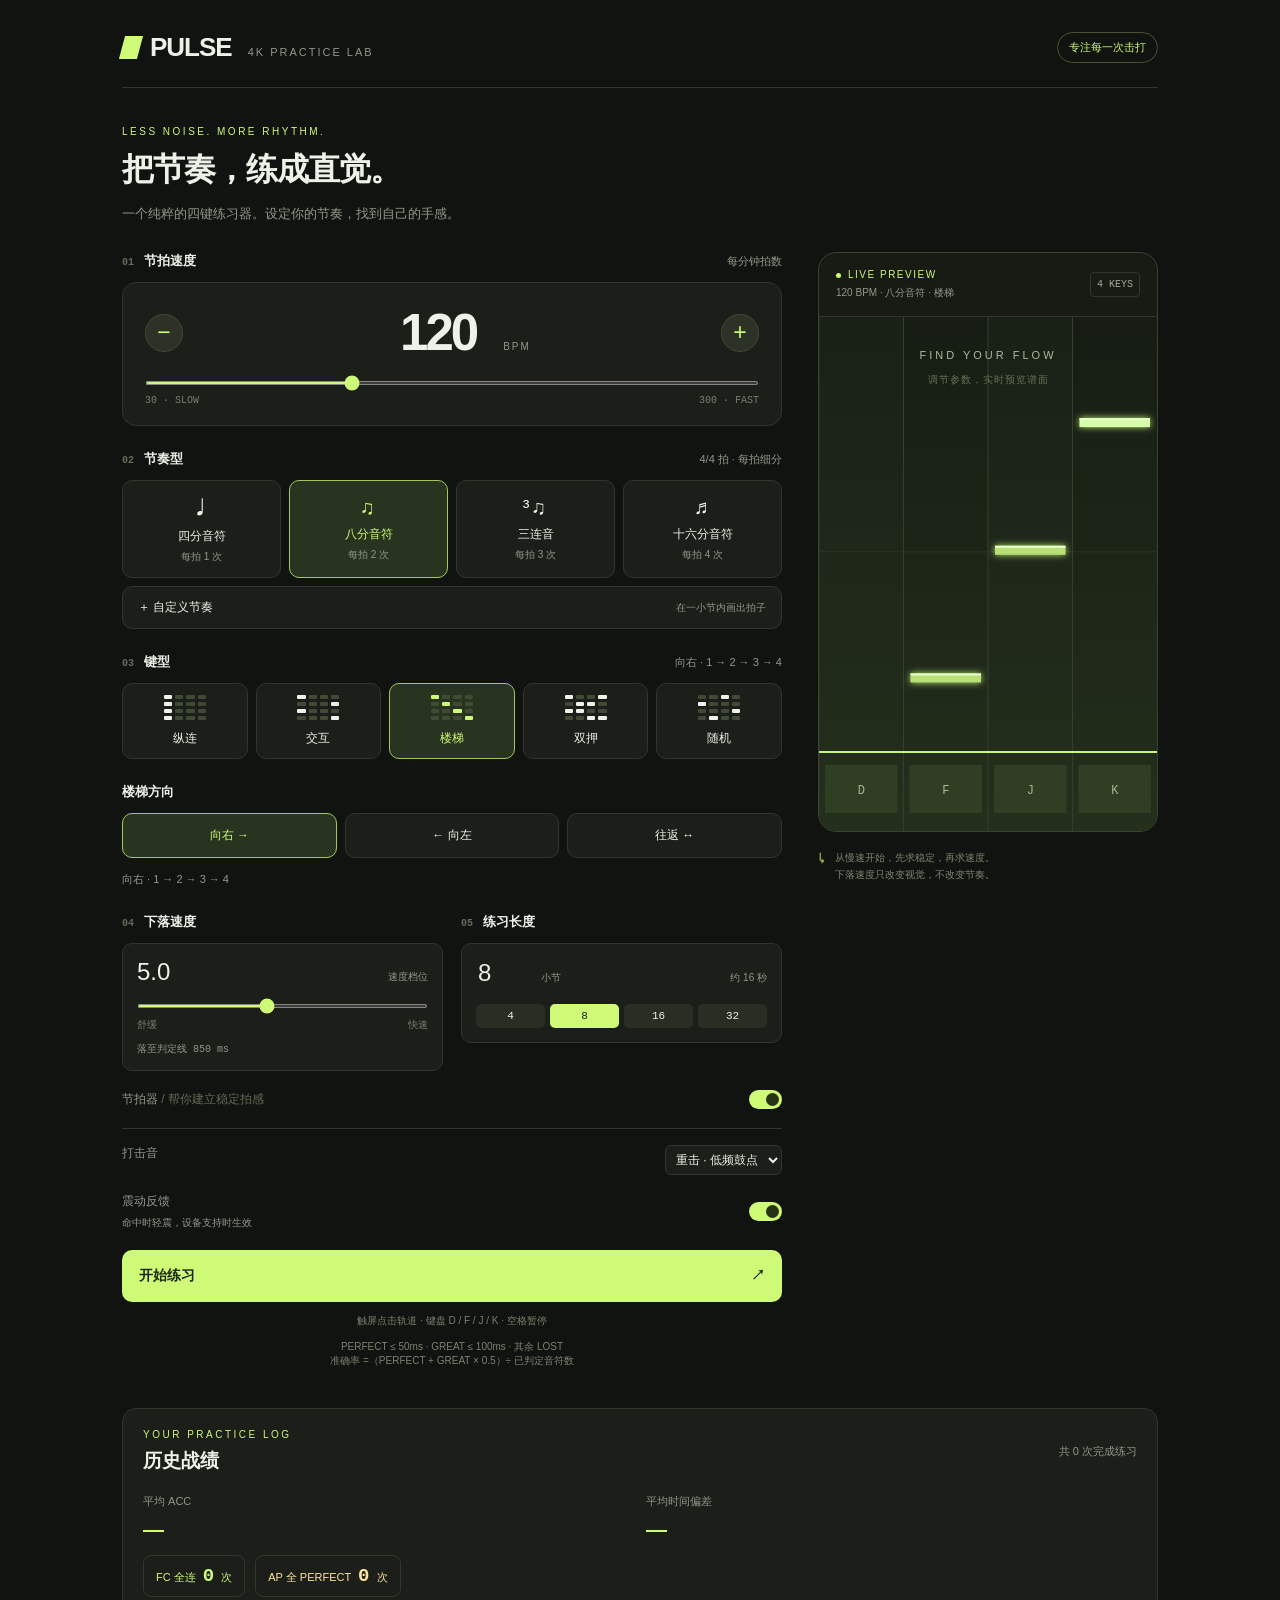
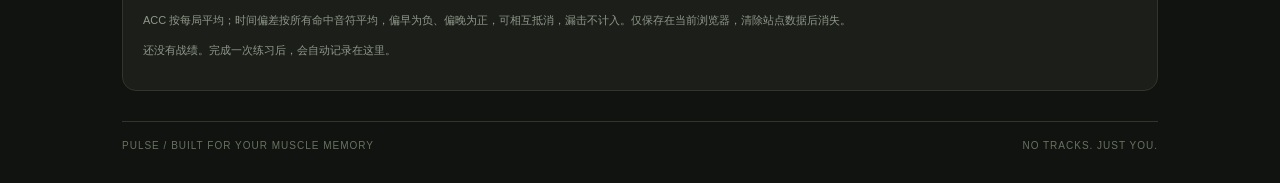
==== commit 8b4f16a3: "Use diffuse judgment glow and early late timing colors" ====
--- a/index.html
+++ b/index.html
@@ -1,2 +1,2 @@
 <!doctype html>
-<html lang="zh-CN"><head><meta charset="UTF-8"><meta name="viewport" content="width=device-width,initial-scale=1,viewport-fit=cover"><meta name="theme-color" content="#111310"><title>PULSE · 四键节奏练习器</title><link rel="icon" type="image/svg+xml" href="./favicon.svg?v=ebc63dfec8bf"><link rel="stylesheet" href="./web.css?v=75922a282c9d"></head><body><main class="app"><header><div class="brand"><i></i>PULSE<span>4K PRACTICE LAB</span></div><div class="tag">专注每一次击打</div></header><section class="intro"><div class="eyebrow">LESS NOISE. MORE RHYTHM.</div><h1>把节奏，练成直觉。</h1><p>一个纯粹的四键练习器。设定你的节奏，找到自己的手感。</p></section><div class="layout"><section class="settings"><div class="section"><div class="section-label"><span><span class="num">01</span>节拍速度</span><small>每分钟拍数</small></div><div class="tempo"><div class="tempo-top"><button class="step" id="minus" aria-label="降低 BPM">−</button><div class="tempo-value"><input id="bpm" type="number" min="30" max="300" value="120" aria-label="BPM"><small>BPM</small></div><button class="step" id="plus" aria-label="提高 BPM">+</button></div><input id="bpmRange" class="range" type="range" min="30" max="300" value="120" aria-label="节拍速度"><div class="range-labels"><span>30 · SLOW</span><span>300 · FAST</span></div></div></div><div class="section"><div class="section-label"><span><span class="num">02</span>节奏型</span><small>4/4 拍 · 每拍细分</small></div><div class="choices" id="rhythms"><button class="choice" data-value="1"><span class="symbol">♩</span>四分音符<small>每拍 1 次</small></button><button class="choice active" data-value="2"><span class="symbol">♫</span>八分音符<small>每拍 2 次</small></button><button class="choice" data-value="3"><span class="symbol">³♫</span>三连音<small>每拍 3 次</small></button><button class="choice" data-value="4"><span class="symbol">♬</span>十六分音符<small>每拍 4 次</small></button><button class="choice custom-choice" data-value="custom"><span>＋ 自定义节奏</span><small>在一小节内画出拍子</small></button></div><div id="rhythmEditor" class="rhythm-editor" hidden><div class="editor-top"><strong>画出你的一小节</strong><span id="precisionSummary">4 拍 × 4 格</span></div><div class="choices" id="precisionModes" style="grid-template-columns:1fr 1fr;margin-bottom:14px"><button class="choice" data-value="4">1/16 精度<small>每拍 4 格</small></button><button class="choice" data-value="3">1/12 精度<small>每拍 3 格 · 三连音</small></button></div><div id="beatGrid" aria-label="一小节节奏编辑器"></div><div class="editor-actions"><button id="quarterFill">每拍一下</button><button id="fillRhythm">全部点亮</button><button id="clearRhythm">清空</button></div><p class="editor-note" id="rhythmStatus" aria-live="polite"></p><p class="editor-note">每行是一拍，格子把这一拍等分；① 是这一拍的起点。从上往下、从左往右播放。点击或拖动点亮／擦除；留空即休止，整小节循环。</p></div></div><div class="section"><div class="section-label"><span><span class="num">03</span>键型</span><small id="patternHint">1 → 2 → 3 → 4</small></div><div class="choices patterns" id="patterns"></div><div id="laneOptions" hidden style="margin-top:12px"><div class="choices" id="laneModes" style="grid-template-columns:1fr 1fr"><button class="choice" data-value="fixed" id="fixedLaneMode">一直单轨</button><button class="choice" data-value="bar">每个小节换轨</button></div><p class="editor-note" id="laneModeHint"></p></div></div><div id="stairsOptions" class="section" hidden><div class="section-label">楼梯方向</div><div class="choices" id="stairsDirections"><button class="choice" data-value="right">向右 →</button><button class="choice" data-value="left">← 向左</button><button class="choice" data-value="bounce">往返 ↔</button></div><p class="editor-note" id="stairsHint"></p></div><div class="double"><div><div class="section-label"><span><span class="num">04</span>下落速度</span></div><div class="control-card"><div class="control-value"><span id="speedValue">5.0</span><small>速度档位</small></div><input id="speed" class="range" type="range" min="1" max="10" step="0.5" value="5" aria-label="下落速度"><div class="range-labels"><span>舒缓</span><span>快速</span></div><div class="speed-time" id="travelTime"></div></div></div><div><div class="section-label"><span><span class="num">05</span>练习长度</span></div><div class="control-card"><div class="control-value"><span><input id="barsValue" type="number" min="1" max="128" value="8" aria-label="练习小节数" style="width:58px;background:transparent;border:0;color:inherit;font:inherit"> <small>小节</small></span><small id="duration">约 16 秒</small></div><div class="measures" id="bars"><button data-value="4">4</button><button class="active" data-value="8">8</button><button data-value="16">16</button><button data-value="32">32</button></div></div></div></div><div class="toggle-row"><span>节拍器 <span style="color:#5f6c54">/ 帮你建立稳定拍感</span></span><button id="metronome" class="switch" role="switch" aria-label="节拍器" aria-checked="true"></button></div><div class="feedback-settings"><label for="hitTone">打击音</label><select id="hitTone"><option value="heavy">重击 · 低频鼓点</option><option value="light">轻击 · 清脆</option><option value="off">关闭</option></select><div class="toggle-row"><span>震动反馈<small id="hapticNote"></small></span><button id="haptics" class="switch" role="switch" aria-label="震动反馈" aria-checked="true"></button></div></div><button id="start" class="start"><span>开始练习</span><span>↗</span></button><p class="hint">触屏点击轨道 · 键盘 D / F / J / K · 空格暂停</p><p class="hint">PERFECT ≤ 50ms · GREAT ≤ 100ms · 其余 LOST<br>准确率 =（PERFECT + GREAT × 0.5）÷ 已判定音符数</p></section><aside class="preview"><div class="preview-shell"><div class="preview-head"><div><div class="live">LIVE PREVIEW</div><div class="preview-sub" id="previewSummary">120 BPM · 八分音符 · 楼梯</div></div><span class="mini-badge">4 KEYS</span></div><div class="stage"><canvas id="previewCanvas" aria-label="四轨下落谱面预览"></canvas><div class="stage-caption"><strong>FIND YOUR FLOW</strong><p>调节参数，实时预览谱面</p></div></div></div><div class="preview-foot"><span>↳</span><div>从慢速开始，先求稳定，再求速度。<br>下落速度只改变视觉，不改变节奏。</div></div></aside></div><section class="history-panel" data-history aria-label="历史战绩"></section><footer class="footer"><span>PULSE / BUILT FOR YOUR MUSCLE MEMORY</span><span>NO TRACKS. JUST YOU.</span></footer></main><dialog id="displayPicker" class="display-picker" aria-labelledby="displayTitle"><div class="eyebrow">CHOOSE YOUR SPACE</div><h2 id="displayTitle">选择练习画面</h2><p>带上当前参数，进入独立练习页。</p><div class="display-options"><button class="display-option" data-layout="mobile-landscape"><span class="device-shape wide-phone" aria-hidden="true"></span>手机横屏<small>16:9 · 横过手机，双手练习</small></button><button class="display-option" data-layout="landscape"><span class="device-shape tablet" aria-hidden="true"></span>iPad 横屏<small>4:3 · 更开阔的四轨</small></button><button class="display-option" data-layout="portrait"><span class="device-shape phone" aria-hidden="true"></span>手机竖屏<small>9:16 · 熟悉的下落手感</small></button></div><button id="cancelDisplay" class="cancel-display">继续调整参数</button></dialog><script src="./history.js?v=fb6735213589"></script><script src="./web.js?v=d682fb14b736"></script></body></html>
+<html lang="zh-CN"><head><meta charset="UTF-8"><meta name="viewport" content="width=device-width,initial-scale=1,viewport-fit=cover"><meta name="theme-color" content="#111310"><title>PULSE · 四键节奏练习器</title><link rel="icon" type="image/svg+xml" href="./favicon.svg?v=ebc63dfec8bf"><link rel="stylesheet" href="./web.css?v=8917c255ced9"></head><body><main class="app"><header><div class="brand"><i></i>PULSE<span>4K PRACTICE LAB</span></div><div class="tag">专注每一次击打</div></header><section class="intro"><div class="eyebrow">LESS NOISE. MORE RHYTHM.</div><h1>把节奏，练成直觉。</h1><p>一个纯粹的四键练习器。设定你的节奏，找到自己的手感。</p></section><div class="layout"><section class="settings"><div class="section"><div class="section-label"><span><span class="num">01</span>节拍速度</span><small>每分钟拍数</small></div><div class="tempo"><div class="tempo-top"><button class="step" id="minus" aria-label="降低 BPM">−</button><div class="tempo-value"><input id="bpm" type="number" min="30" max="300" value="120" aria-label="BPM"><small>BPM</small></div><button class="step" id="plus" aria-label="提高 BPM">+</button></div><input id="bpmRange" class="range" type="range" min="30" max="300" value="120" aria-label="节拍速度"><div class="range-labels"><span>30 · SLOW</span><span>300 · FAST</span></div></div></div><div class="section"><div class="section-label"><span><span class="num">02</span>节奏型</span><small>4/4 拍 · 每拍细分</small></div><div class="choices" id="rhythms"><button class="choice" data-value="1"><span class="symbol">♩</span>四分音符<small>每拍 1 次</small></button><button class="choice active" data-value="2"><span class="symbol">♫</span>八分音符<small>每拍 2 次</small></button><button class="choice" data-value="3"><span class="symbol">³♫</span>三连音<small>每拍 3 次</small></button><button class="choice" data-value="4"><span class="symbol">♬</span>十六分音符<small>每拍 4 次</small></button><button class="choice custom-choice" data-value="custom"><span>＋ 自定义节奏</span><small>在一小节内画出拍子</small></button></div><div id="rhythmEditor" class="rhythm-editor" hidden><div class="editor-top"><strong>画出你的一小节</strong><span id="precisionSummary">4 拍 × 4 格</span></div><div class="choices" id="precisionModes" style="grid-template-columns:1fr 1fr;margin-bottom:14px"><button class="choice" data-value="4">1/16 精度<small>每拍 4 格</small></button><button class="choice" data-value="3">1/12 精度<small>每拍 3 格 · 三连音</small></button></div><div id="beatGrid" aria-label="一小节节奏编辑器"></div><div class="editor-actions"><button id="quarterFill">每拍一下</button><button id="fillRhythm">全部点亮</button><button id="clearRhythm">清空</button></div><p class="editor-note" id="rhythmStatus" aria-live="polite"></p><p class="editor-note">每行是一拍，格子把这一拍等分；① 是这一拍的起点。从上往下、从左往右播放。点击或拖动点亮／擦除；留空即休止，整小节循环。</p></div></div><div class="section"><div class="section-label"><span><span class="num">03</span>键型</span><small id="patternHint">1 → 2 → 3 → 4</small></div><div class="choices patterns" id="patterns"></div><div id="laneOptions" hidden style="margin-top:12px"><div class="choices" id="laneModes" style="grid-template-columns:1fr 1fr"><button class="choice" data-value="fixed" id="fixedLaneMode">一直单轨</button><button class="choice" data-value="bar">每个小节换轨</button></div><p class="editor-note" id="laneModeHint"></p></div></div><div id="stairsOptions" class="section" hidden><div class="section-label">楼梯方向</div><div class="choices" id="stairsDirections"><button class="choice" data-value="right">向右 →</button><button class="choice" data-value="left">← 向左</button><button class="choice" data-value="bounce">往返 ↔</button></div><p class="editor-note" id="stairsHint"></p></div><div class="double"><div><div class="section-label"><span><span class="num">04</span>下落速度</span></div><div class="control-card"><div class="control-value"><span id="speedValue">5.0</span><small>速度档位</small></div><input id="speed" class="range" type="range" min="1" max="10" step="0.5" value="5" aria-label="下落速度"><div class="range-labels"><span>舒缓</span><span>快速</span></div><div class="speed-time" id="travelTime"></div></div></div><div><div class="section-label"><span><span class="num">05</span>练习长度</span></div><div class="control-card"><div class="control-value"><span><input id="barsValue" type="number" min="1" max="128" value="8" aria-label="练习小节数" style="width:58px;background:transparent;border:0;color:inherit;font:inherit"> <small>小节</small></span><small id="duration">约 16 秒</small></div><div class="measures" id="bars"><button data-value="4">4</button><button class="active" data-value="8">8</button><button data-value="16">16</button><button data-value="32">32</button></div></div></div></div><div class="toggle-row"><span>节拍器 <span style="color:#5f6c54">/ 帮你建立稳定拍感</span></span><button id="metronome" class="switch" role="switch" aria-label="节拍器" aria-checked="true"></button></div><div class="feedback-settings"><label for="hitTone">打击音</label><select id="hitTone"><option value="heavy">重击 · 低频鼓点</option><option value="light">轻击 · 清脆</option><option value="off">关闭</option></select><div class="toggle-row"><span>震动反馈<small id="hapticNote"></small></span><button id="haptics" class="switch" role="switch" aria-label="震动反馈" aria-checked="true"></button></div></div><button id="start" class="start"><span>开始练习</span><span>↗</span></button><p class="hint">触屏点击轨道 · 键盘 D / F / J / K · 空格暂停</p><p class="hint">PERFECT ≤ 50ms · GREAT ≤ 100ms · 其余 LOST<br>准确率 =（PERFECT + GREAT × 0.5）÷ 已判定音符数</p></section><aside class="preview"><div class="preview-shell"><div class="preview-head"><div><div class="live">LIVE PREVIEW</div><div class="preview-sub" id="previewSummary">120 BPM · 八分音符 · 楼梯</div></div><span class="mini-badge">4 KEYS</span></div><div class="stage"><canvas id="previewCanvas" aria-label="四轨下落谱面预览"></canvas><div class="stage-caption"><strong>FIND YOUR FLOW</strong><p>调节参数，实时预览谱面</p></div></div></div><div class="preview-foot"><span>↳</span><div>从慢速开始，先求稳定，再求速度。<br>下落速度只改变视觉，不改变节奏。</div></div></aside></div><section class="history-panel" data-history aria-label="历史战绩"></section><footer class="footer"><span>PULSE / BUILT FOR YOUR MUSCLE MEMORY</span><span>NO TRACKS. JUST YOU.</span></footer></main><dialog id="displayPicker" class="display-picker" aria-labelledby="displayTitle"><div class="eyebrow">CHOOSE YOUR SPACE</div><h2 id="displayTitle">选择练习画面</h2><p>带上当前参数，进入独立练习页。</p><div class="display-options"><button class="display-option" data-layout="mobile-landscape"><span class="device-shape wide-phone" aria-hidden="true"></span>手机横屏<small>16:9 · 横过手机，双手练习</small></button><button class="display-option" data-layout="landscape"><span class="device-shape tablet" aria-hidden="true"></span>iPad 横屏<small>4:3 · 更开阔的四轨</small></button><button class="display-option" data-layout="portrait"><span class="device-shape phone" aria-hidden="true"></span>手机竖屏<small>9:16 · 熟悉的下落手感</small></button></div><button id="cancelDisplay" class="cancel-display">继续调整参数</button></dialog><script src="./history.js?v=fb6735213589"></script><script src="./web.js?v=045f039d5200"></script></body></html>
--- a/web.css
+++ b/web.css
@@ -60,3 +60,9 @@
 .play-page[data-layout="mobile-landscape"] .stats div{font-size:15px}
 .play-page[data-layout="mobile-landscape"] .stats small{font-size:8px;margin-bottom:2px}
 }
+
+/* Judgment colors and a compact early/late backdrop, only for GREAT. */
+.judgment .judge-word.great{color:var(--lime)}
+.judgment small.timing{color:#fff;width:fit-content;max-width:100%;margin:10px auto 0;padding:5px 9px;border-radius:4px;line-height:1.25}
+.judgment .timing.early{background:rgba(37,99,190,.88)}
+.judgment .timing.late{background:rgba(185,46,62,.88)}
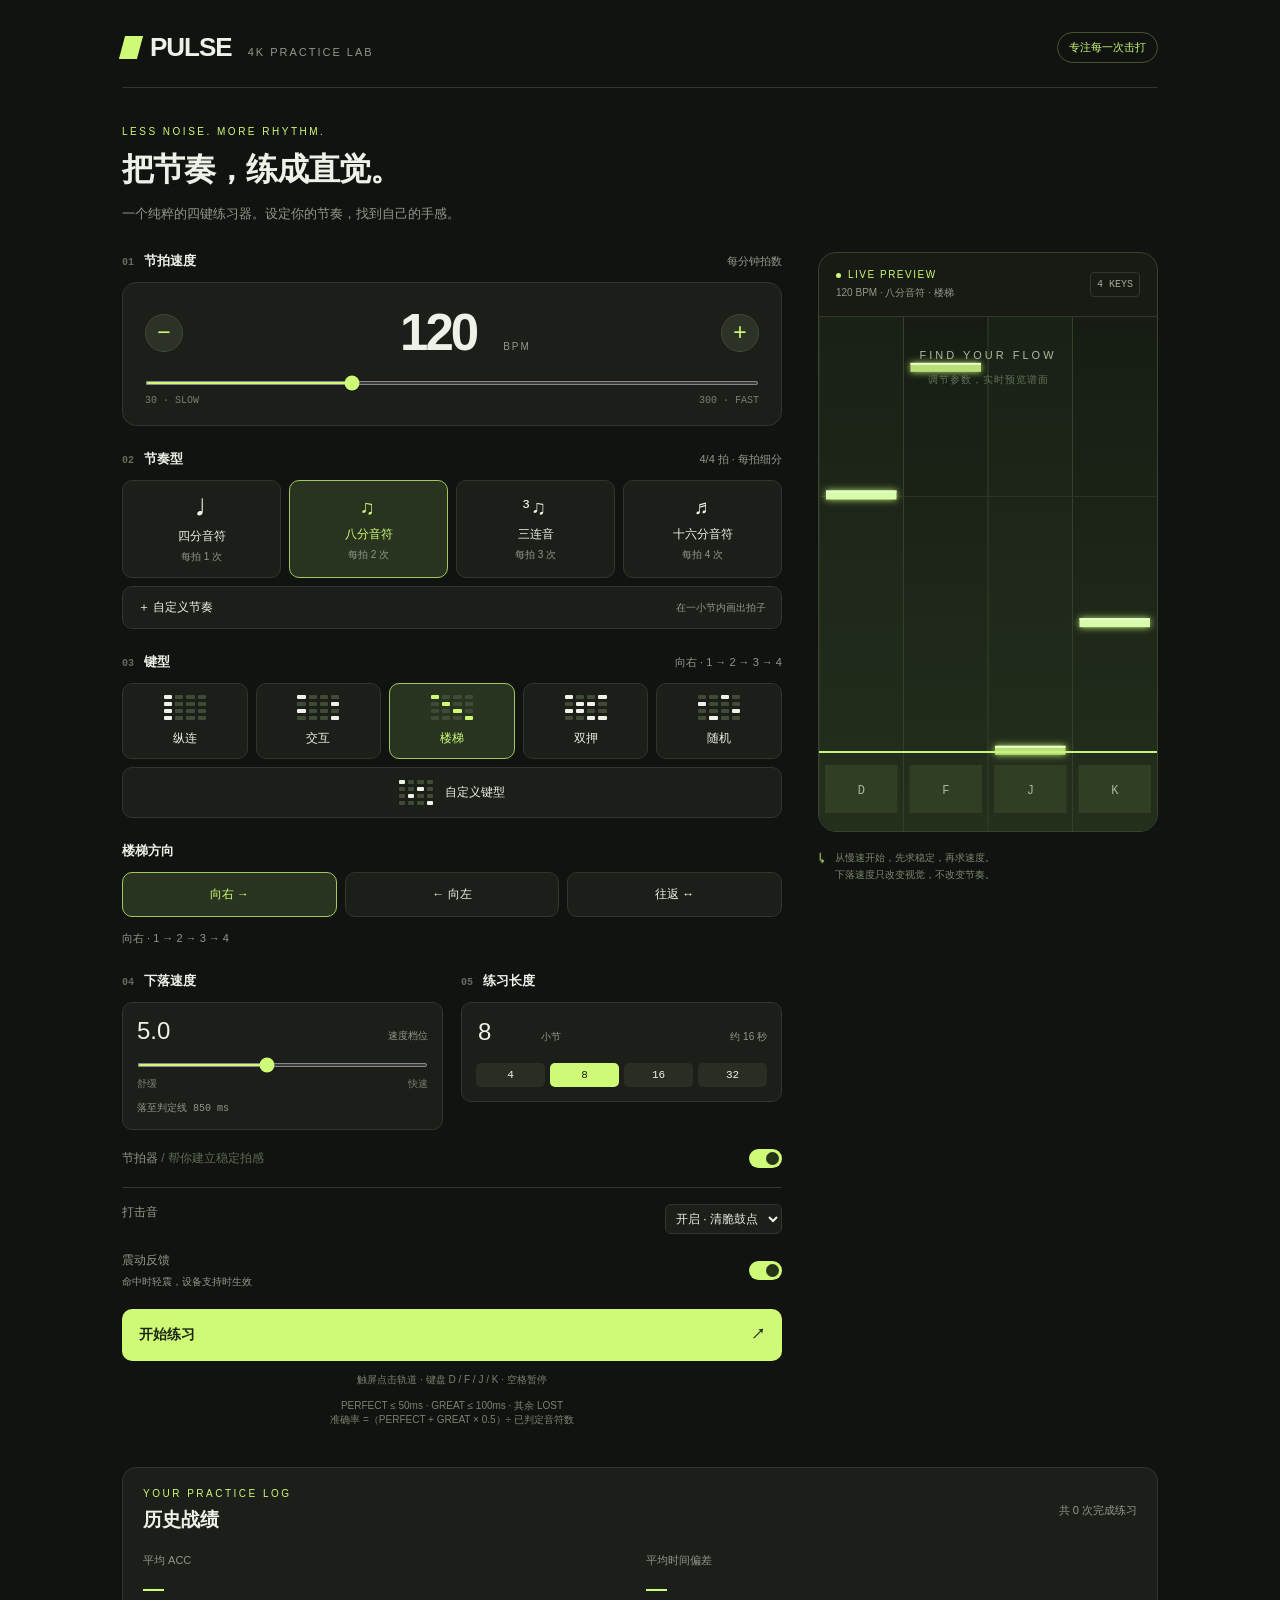
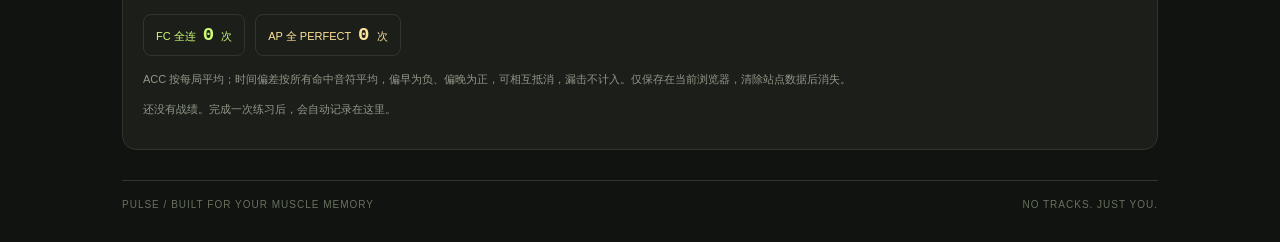
==== commit 00ad5119: "Add custom lane charts, bright drum hits and 16:9 playfield with side HUD" ====
--- a/index.html
+++ b/index.html
@@ -1,2 +1,2 @@
 <!doctype html>
-<html lang="zh-CN"><head><meta charset="UTF-8"><meta name="viewport" content="width=device-width,initial-scale=1,viewport-fit=cover"><meta name="theme-color" content="#111310"><title>PULSE · 四键节奏练习器</title><link rel="icon" type="image/svg+xml" href="./favicon.svg?v=ebc63dfec8bf"><link rel="stylesheet" href="./web.css?v=8917c255ced9"></head><body><main class="app"><header><div class="brand"><i></i>PULSE<span>4K PRACTICE LAB</span></div><div class="tag">专注每一次击打</div></header><section class="intro"><div class="eyebrow">LESS NOISE. MORE RHYTHM.</div><h1>把节奏，练成直觉。</h1><p>一个纯粹的四键练习器。设定你的节奏，找到自己的手感。</p></section><div class="layout"><section class="settings"><div class="section"><div class="section-label"><span><span class="num">01</span>节拍速度</span><small>每分钟拍数</small></div><div class="tempo"><div class="tempo-top"><button class="step" id="minus" aria-label="降低 BPM">−</button><div class="tempo-value"><input id="bpm" type="number" min="30" max="300" value="120" aria-label="BPM"><small>BPM</small></div><button class="step" id="plus" aria-label="提高 BPM">+</button></div><input id="bpmRange" class="range" type="range" min="30" max="300" value="120" aria-label="节拍速度"><div class="range-labels"><span>30 · SLOW</span><span>300 · FAST</span></div></div></div><div class="section"><div class="section-label"><span><span class="num">02</span>节奏型</span><small>4/4 拍 · 每拍细分</small></div><div class="choices" id="rhythms"><button class="choice" data-value="1"><span class="symbol">♩</span>四分音符<small>每拍 1 次</small></button><button class="choice active" data-value="2"><span class="symbol">♫</span>八分音符<small>每拍 2 次</small></button><button class="choice" data-value="3"><span class="symbol">³♫</span>三连音<small>每拍 3 次</small></button><button class="choice" data-value="4"><span class="symbol">♬</span>十六分音符<small>每拍 4 次</small></button><button class="choice custom-choice" data-value="custom"><span>＋ 自定义节奏</span><small>在一小节内画出拍子</small></button></div><div id="rhythmEditor" class="rhythm-editor" hidden><div class="editor-top"><strong>画出你的一小节</strong><span id="precisionSummary">4 拍 × 4 格</span></div><div class="choices" id="precisionModes" style="grid-template-columns:1fr 1fr;margin-bottom:14px"><button class="choice" data-value="4">1/16 精度<small>每拍 4 格</small></button><button class="choice" data-value="3">1/12 精度<small>每拍 3 格 · 三连音</small></button></div><div id="beatGrid" aria-label="一小节节奏编辑器"></div><div class="editor-actions"><button id="quarterFill">每拍一下</button><button id="fillRhythm">全部点亮</button><button id="clearRhythm">清空</button></div><p class="editor-note" id="rhythmStatus" aria-live="polite"></p><p class="editor-note">每行是一拍，格子把这一拍等分；① 是这一拍的起点。从上往下、从左往右播放。点击或拖动点亮／擦除；留空即休止，整小节循环。</p></div></div><div class="section"><div class="section-label"><span><span class="num">03</span>键型</span><small id="patternHint">1 → 2 → 3 → 4</small></div><div class="choices patterns" id="patterns"></div><div id="laneOptions" hidden style="margin-top:12px"><div class="choices" id="laneModes" style="grid-template-columns:1fr 1fr"><button class="choice" data-value="fixed" id="fixedLaneMode">一直单轨</button><button class="choice" data-value="bar">每个小节换轨</button></div><p class="editor-note" id="laneModeHint"></p></div></div><div id="stairsOptions" class="section" hidden><div class="section-label">楼梯方向</div><div class="choices" id="stairsDirections"><button class="choice" data-value="right">向右 →</button><button class="choice" data-value="left">← 向左</button><button class="choice" data-value="bounce">往返 ↔</button></div><p class="editor-note" id="stairsHint"></p></div><div class="double"><div><div class="section-label"><span><span class="num">04</span>下落速度</span></div><div class="control-card"><div class="control-value"><span id="speedValue">5.0</span><small>速度档位</small></div><input id="speed" class="range" type="range" min="1" max="10" step="0.5" value="5" aria-label="下落速度"><div class="range-labels"><span>舒缓</span><span>快速</span></div><div class="speed-time" id="travelTime"></div></div></div><div><div class="section-label"><span><span class="num">05</span>练习长度</span></div><div class="control-card"><div class="control-value"><span><input id="barsValue" type="number" min="1" max="128" value="8" aria-label="练习小节数" style="width:58px;background:transparent;border:0;color:inherit;font:inherit"> <small>小节</small></span><small id="duration">约 16 秒</small></div><div class="measures" id="bars"><button data-value="4">4</button><button class="active" data-value="8">8</button><button data-value="16">16</button><button data-value="32">32</button></div></div></div></div><div class="toggle-row"><span>节拍器 <span style="color:#5f6c54">/ 帮你建立稳定拍感</span></span><button id="metronome" class="switch" role="switch" aria-label="节拍器" aria-checked="true"></button></div><div class="feedback-settings"><label for="hitTone">打击音</label><select id="hitTone"><option value="heavy">重击 · 低频鼓点</option><option value="light">轻击 · 清脆</option><option value="off">关闭</option></select><div class="toggle-row"><span>震动反馈<small id="hapticNote"></small></span><button id="haptics" class="switch" role="switch" aria-label="震动反馈" aria-checked="true"></button></div></div><button id="start" class="start"><span>开始练习</span><span>↗</span></button><p class="hint">触屏点击轨道 · 键盘 D / F / J / K · 空格暂停</p><p class="hint">PERFECT ≤ 50ms · GREAT ≤ 100ms · 其余 LOST<br>准确率 =（PERFECT + GREAT × 0.5）÷ 已判定音符数</p></section><aside class="preview"><div class="preview-shell"><div class="preview-head"><div><div class="live">LIVE PREVIEW</div><div class="preview-sub" id="previewSummary">120 BPM · 八分音符 · 楼梯</div></div><span class="mini-badge">4 KEYS</span></div><div class="stage"><canvas id="previewCanvas" aria-label="四轨下落谱面预览"></canvas><div class="stage-caption"><strong>FIND YOUR FLOW</strong><p>调节参数，实时预览谱面</p></div></div></div><div class="preview-foot"><span>↳</span><div>从慢速开始，先求稳定，再求速度。<br>下落速度只改变视觉，不改变节奏。</div></div></aside></div><section class="history-panel" data-history aria-label="历史战绩"></section><footer class="footer"><span>PULSE / BUILT FOR YOUR MUSCLE MEMORY</span><span>NO TRACKS. JUST YOU.</span></footer></main><dialog id="displayPicker" class="display-picker" aria-labelledby="displayTitle"><div class="eyebrow">CHOOSE YOUR SPACE</div><h2 id="displayTitle">选择练习画面</h2><p>带上当前参数，进入独立练习页。</p><div class="display-options"><button class="display-option" data-layout="mobile-landscape"><span class="device-shape wide-phone" aria-hidden="true"></span>手机横屏<small>16:9 · 横过手机，双手练习</small></button><button class="display-option" data-layout="landscape"><span class="device-shape tablet" aria-hidden="true"></span>iPad 横屏<small>4:3 · 更开阔的四轨</small></button><button class="display-option" data-layout="portrait"><span class="device-shape phone" aria-hidden="true"></span>手机竖屏<small>9:16 · 熟悉的下落手感</small></button></div><button id="cancelDisplay" class="cancel-display">继续调整参数</button></dialog><script src="./history.js?v=fb6735213589"></script><script src="./web.js?v=045f039d5200"></script></body></html>
+<html lang="zh-CN"><head><meta charset="UTF-8"><meta name="viewport" content="width=device-width,initial-scale=1,viewport-fit=cover"><meta name="theme-color" content="#111310"><title>PULSE · 四键节奏练习器</title><link rel="icon" type="image/svg+xml" href="./favicon.svg?v=ebc63dfec8bf"><link rel="stylesheet" href="./web.css?v=2b3e20a219d1"></head><body><main class="app"><header><div class="brand"><i></i>PULSE<span>4K PRACTICE LAB</span></div><div class="tag">专注每一次击打</div></header><section class="intro"><div class="eyebrow">LESS NOISE. MORE RHYTHM.</div><h1>把节奏，练成直觉。</h1><p>一个纯粹的四键练习器。设定你的节奏，找到自己的手感。</p></section><div class="layout"><section class="settings"><div class="section"><div class="section-label"><span><span class="num">01</span>节拍速度</span><small>每分钟拍数</small></div><div class="tempo"><div class="tempo-top"><button class="step" id="minus" aria-label="降低 BPM">−</button><div class="tempo-value"><input id="bpm" type="number" min="30" max="300" value="120" aria-label="BPM"><small>BPM</small></div><button class="step" id="plus" aria-label="提高 BPM">+</button></div><input id="bpmRange" class="range" type="range" min="30" max="300" value="120" aria-label="节拍速度"><div class="range-labels"><span>30 · SLOW</span><span>300 · FAST</span></div></div></div><div class="section"><div class="section-label"><span><span class="num">02</span>节奏型</span><small>4/4 拍 · 每拍细分</small></div><div class="choices" id="rhythms"><button class="choice" data-value="1"><span class="symbol">♩</span>四分音符<small>每拍 1 次</small></button><button class="choice active" data-value="2"><span class="symbol">♫</span>八分音符<small>每拍 2 次</small></button><button class="choice" data-value="3"><span class="symbol">³♫</span>三连音<small>每拍 3 次</small></button><button class="choice" data-value="4"><span class="symbol">♬</span>十六分音符<small>每拍 4 次</small></button><button class="choice custom-choice" data-value="custom"><span>＋ 自定义节奏</span><small>在一小节内画出拍子</small></button></div><div id="rhythmEditor" class="rhythm-editor" hidden><div class="editor-top"><strong>画出你的一小节</strong><span id="precisionSummary">4 拍 × 4 格</span></div><div class="choices" id="precisionModes" style="grid-template-columns:1fr 1fr;margin-bottom:14px"><button class="choice" data-value="4">1/16 精度<small>每拍 4 格</small></button><button class="choice" data-value="3">1/12 精度<small>每拍 3 格 · 三连音</small></button></div><div id="beatGrid" aria-label="一小节节奏编辑器"></div><div class="editor-actions"><button id="quarterFill">每拍一下</button><button id="fillRhythm">全部点亮</button><button id="clearRhythm">清空</button></div><p class="editor-note" id="rhythmStatus" aria-live="polite"></p><p class="editor-note">每行是一拍，格子把这一拍等分；① 是这一拍的起点。从上往下、从左往右播放。点击或拖动点亮／擦除；留空即休止，整小节循环。</p></div></div><div class="section"><div class="section-label"><span><span class="num">03</span>键型</span><small id="patternHint">1 → 2 → 3 → 4</small></div><div class="choices patterns" id="patterns"></div><section id="patternEditor" class="pattern-editor" hidden aria-label="自定义键型编辑器"><div class="editor-top"><strong>安排一小节的轨道</strong><span id="patternEditorSummary"></span></div><p class="editor-note">从上往下是所选节奏中的每个音符，点击选择一条轨道；这一小节会循环播放。① 是每拍起点。</p><div id="patternShortcuts" class="editor-actions"><button type="button" data-fill="jack">全部第 1 轨</button><button type="button" data-fill="stairs">向右楼梯</button><button type="button" data-fill="trill">左右交替</button></div><div class="pattern-columns" aria-hidden="true"><span>拍点</span><span>1 · D</span><span>2 · F</span><span>3 · J</span><span>4 · K</span></div><div id="patternGrid"></div><p id="patternEditorEmpty" class="editor-note" hidden>先在上方的自定义节奏中点亮拍子，再来安排轨道。</p><p class="editor-note">调整节奏时，保留相同拍点的轨道设置；未用到的拍点会记住，重新点亮后恢复。</p></section><div id="laneOptions" hidden style="margin-top:12px"><div class="choices" id="laneModes" style="grid-template-columns:1fr 1fr"><button class="choice" data-value="fixed" id="fixedLaneMode">一直单轨</button><button class="choice" data-value="bar">每个小节换轨</button></div><p class="editor-note" id="laneModeHint"></p></div></div><div id="stairsOptions" class="section" hidden><div class="section-label">楼梯方向</div><div class="choices" id="stairsDirections"><button class="choice" data-value="right">向右 →</button><button class="choice" data-value="left">← 向左</button><button class="choice" data-value="bounce">往返 ↔</button></div><p class="editor-note" id="stairsHint"></p></div><div class="double"><div><div class="section-label"><span><span class="num">04</span>下落速度</span></div><div class="control-card"><div class="control-value"><span id="speedValue">5.0</span><small>速度档位</small></div><input id="speed" class="range" type="range" min="1" max="10" step="0.5" value="5" aria-label="下落速度"><div class="range-labels"><span>舒缓</span><span>快速</span></div><div class="speed-time" id="travelTime"></div></div></div><div><div class="section-label"><span><span class="num">05</span>练习长度</span></div><div class="control-card"><div class="control-value"><span><input id="barsValue" type="number" min="1" max="128" value="8" aria-label="练习小节数" style="width:58px;background:transparent;border:0;color:inherit;font:inherit"> <small>小节</small></span><small id="duration">约 16 秒</small></div><div class="measures" id="bars"><button data-value="4">4</button><button class="active" data-value="8">8</button><button data-value="16">16</button><button data-value="32">32</button></div></div></div></div><div class="toggle-row"><span>节拍器 <span style="color:#5f6c54">/ 帮你建立稳定拍感</span></span><button id="metronome" class="switch" role="switch" aria-label="节拍器" aria-checked="true"></button></div><div class="feedback-settings"><label for="hitTone">打击音</label><select id="hitTone"><option value="bright">开启 · 清脆鼓点</option><option value="off">关闭</option></select><div class="toggle-row"><span>震动反馈<small id="hapticNote"></small></span><button id="haptics" class="switch" role="switch" aria-label="震动反馈" aria-checked="true"></button></div></div><button id="start" class="start"><span>开始练习</span><span>↗</span></button><p class="hint">触屏点击轨道 · 键盘 D / F / J / K · 空格暂停</p><p class="hint">PERFECT ≤ 50ms · GREAT ≤ 100ms · 其余 LOST<br>准确率 =（PERFECT + GREAT × 0.5）÷ 已判定音符数</p></section><aside class="preview"><div class="preview-shell"><div class="preview-head"><div><div class="live">LIVE PREVIEW</div><div class="preview-sub" id="previewSummary">120 BPM · 八分音符 · 楼梯</div></div><span class="mini-badge">4 KEYS</span></div><div class="stage"><canvas id="previewCanvas" aria-label="四轨下落谱面预览"></canvas><div class="stage-caption"><strong>FIND YOUR FLOW</strong><p>调节参数，实时预览谱面</p></div></div></div><div class="preview-foot"><span>↳</span><div>从慢速开始，先求稳定，再求速度。<br>下落速度只改变视觉，不改变节奏。</div></div></aside></div><section class="history-panel" data-history aria-label="历史战绩"></section><footer class="footer"><span>PULSE / BUILT FOR YOUR MUSCLE MEMORY</span><span>NO TRACKS. JUST YOU.</span></footer></main><dialog id="displayPicker" class="display-picker" aria-labelledby="displayTitle"><div class="eyebrow">CHOOSE YOUR SPACE</div><h2 id="displayTitle">选择练习画面</h2><p>带上当前参数，进入独立练习页。</p><div class="display-options"><button class="display-option" data-layout="mobile-landscape"><span class="device-shape wide-phone" aria-hidden="true"></span>手机横屏<small>16:9 · 横过手机，双手练习</small></button><button class="display-option" data-layout="landscape"><span class="device-shape tablet" aria-hidden="true"></span>iPad 横屏<small>4:3 · 更开阔的四轨</small></button><button class="display-option" data-layout="portrait"><span class="device-shape phone" aria-hidden="true"></span>手机竖屏<small>9:16 · 熟悉的下落手感</small></button></div><button id="cancelDisplay" class="cancel-display">继续调整参数</button></dialog><script src="./history.js?v=df2ce43fea83"></script><script src="./web.js?v=091adb4670c8"></script></body></html>
--- a/web.css
+++ b/web.css
@@ -66,3 +66,34 @@
 .judgment small.timing{color:#fff;width:fit-content;max-width:100%;margin:10px auto 0;padding:5px 9px;border-radius:4px;line-height:1.25}
 .judgment .timing.early{background:rgba(37,99,190,.88)}
 .judgment .timing.late{background:rgba(185,46,62,.88)}
+
+/* One lane per rhythmic onset; aligned to the four gameplay lanes. */
+.patterns .custom-pattern-choice{grid-column:1/-1;display:flex;align-items:center;justify-content:center;gap:12px;padding:12px}
+.custom-pattern-choice .glyph{margin:0;width:34px}
+.pattern-editor{margin-top:12px;padding:16px;background:var(--card);border:1px solid var(--line);border-radius:12px}
+.pattern-editor[hidden]{display:none}.pattern-editor .editor-top{flex-wrap:wrap;margin-bottom:8px}
+.pattern-columns,.pattern-row{display:grid;grid-template-columns:56px repeat(4,minmax(0,1fr));gap:7px;align-items:center}
+.pattern-columns{font:11px monospace;color:var(--muted);text-align:center;margin:20px 0 8px}
+.pattern-row{padding:4px 0}.pattern-row.beat-start{border-top:1px solid var(--line);margin-top:6px;padding-top:10px}
+.pattern-position{text-align:center;color:var(--muted);font-size:10px}.pattern-position strong{display:block;font-weight:400}.pattern-position small{display:block;font-size:13px;margin-top:3px}
+.pattern-row button{height:42px;background:#262e21;border:1px solid #3b4632;border-radius:6px;touch-action:manipulation}
+.pattern-row button.active{background:#344b23;border-color:var(--lime)}
+.pattern-row button span{display:block;height:7px;width:65%;margin:auto;border-radius:2px;background:#536347}
+.pattern-row button.active span{background:var(--lime);box-shadow:0 0 8px #cefa7740}
+@media(max-width:380px){.pattern-editor{padding:12px}.pattern-columns,.pattern-row{gap:5px;grid-template-columns:48px repeat(4,minmax(0,1fr))}.pattern-editor .editor-actions{gap:5px}.pattern-editor .editor-actions button{padding:8px}}
+
+/* Phone landscape: the canvas itself is 16:9; all HUD sits to its right. */
+.play-page[data-layout="mobile-landscape"] .game{display:grid;grid-template-columns:minmax(0,1fr) var(--sidebar-width);grid-template-rows:minmax(0,1fr)}
+.play-page[data-layout="mobile-landscape"] #playStage{grid-column:1;grid-row:1;width:100%;height:100%;min-width:0}
+.play-sidebar{grid-column:2;grid-row:1;min-height:0;overflow:auto;display:flex;flex-direction:column;background:#151a11;border-left:1px solid var(--line)}
+.play-page .play-sidebar .gamebar{display:grid;grid-template-columns:1fr auto;padding:10px!important;gap:8px}
+.play-page .play-sidebar .gamebar .brand{font-size:18px!important}
+.play-page .play-sidebar .gamebar #gameInfo{grid-column:1/-1;grid-row:2;line-height:1.6}
+.play-page .play-sidebar .gamebar button{padding:7px 8px;font-size:11px}
+.play-page .play-sidebar .stats{flex-direction:column;gap:10px;padding:12px 8px!important}
+.play-page .play-sidebar .stats div{font-size:18px}
+.play-sidebar .judgment{position:static;flex:1;min-height:68px;padding:10px 4px;display:flex;flex-direction:column;justify-content:center;font-size:19px;letter-spacing:1px}
+.play-sidebar .judgment small{font-size:10px;line-height:1.5}
+.play-sidebar .progress{height:3px;flex:none;margin-top:auto}
+@container(max-height:300px){.play-page .play-sidebar .gamebar{padding:7px 8px!important;gap:5px}.play-page .play-sidebar .stats{gap:6px;padding:8px!important}.play-page .play-sidebar .stats div{font-size:16px}.play-sidebar .judgment{min-height:58px;padding:6px 4px}}
+@container(max-height:300px){.play-page .play-sidebar .stats div{display:flex;align-items:center;justify-content:space-between;gap:8px}.play-page .play-sidebar .stats small{margin:0;font-size:8px}}
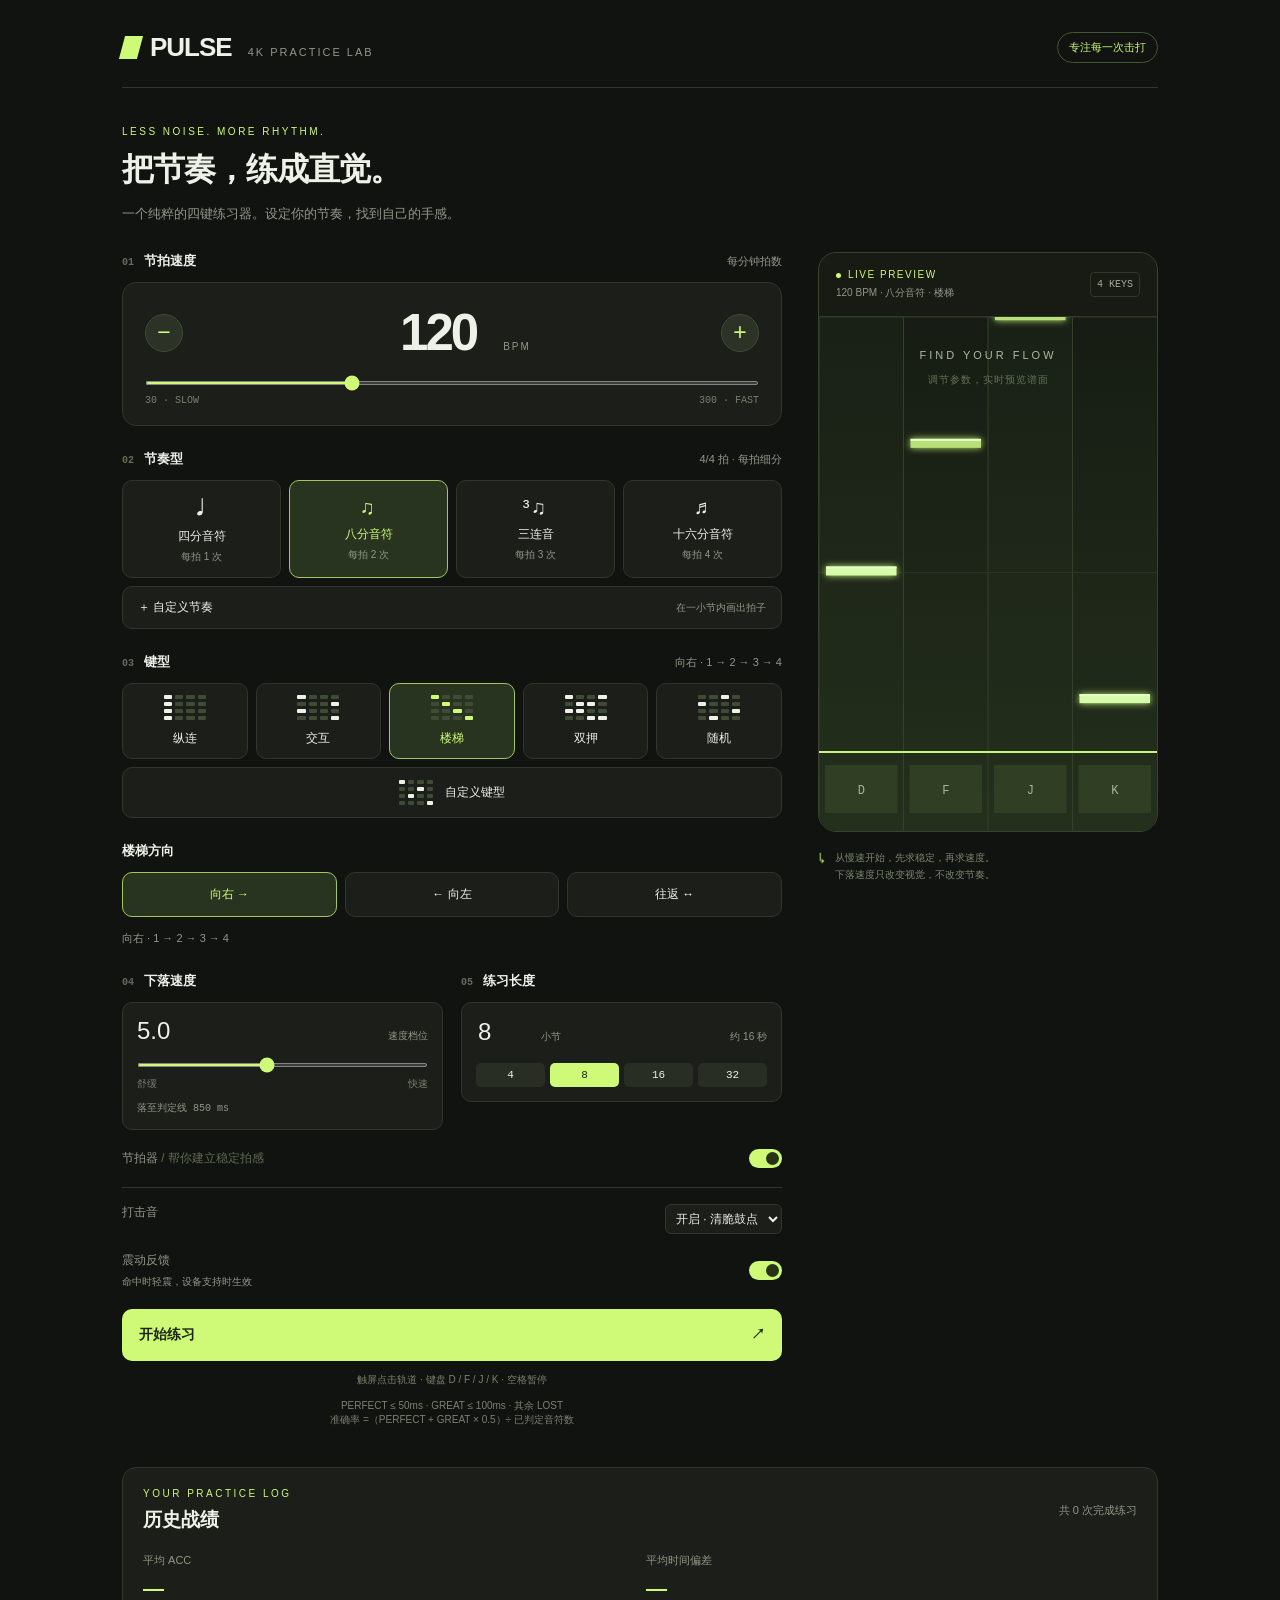
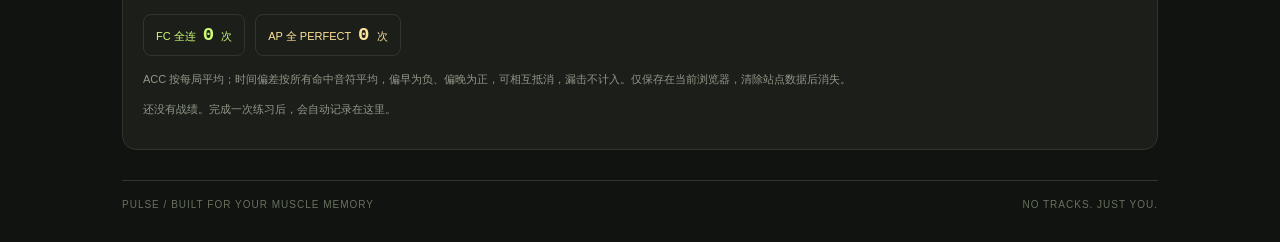
==== commit c9ebcfa1: "fix: preserve judgment boundaries and chronological combo scoring" ====
--- a/index.html
+++ b/index.html
@@ -1,2 +1,2 @@
 <!doctype html>
-<html lang="zh-CN"><head><meta charset="UTF-8"><meta name="viewport" content="width=device-width,initial-scale=1,viewport-fit=cover"><meta name="theme-color" content="#111310"><title>PULSE · 四键节奏练习器</title><link rel="icon" type="image/svg+xml" href="./favicon.svg?v=ebc63dfec8bf"><link rel="stylesheet" href="./web.css?v=2b3e20a219d1"></head><body><main class="app"><header><div class="brand"><i></i>PULSE<span>4K PRACTICE LAB</span></div><div class="tag">专注每一次击打</div></header><section class="intro"><div class="eyebrow">LESS NOISE. MORE RHYTHM.</div><h1>把节奏，练成直觉。</h1><p>一个纯粹的四键练习器。设定你的节奏，找到自己的手感。</p></section><div class="layout"><section class="settings"><div class="section"><div class="section-label"><span><span class="num">01</span>节拍速度</span><small>每分钟拍数</small></div><div class="tempo"><div class="tempo-top"><button class="step" id="minus" aria-label="降低 BPM">−</button><div class="tempo-value"><input id="bpm" type="number" min="30" max="300" value="120" aria-label="BPM"><small>BPM</small></div><button class="step" id="plus" aria-label="提高 BPM">+</button></div><input id="bpmRange" class="range" type="range" min="30" max="300" value="120" aria-label="节拍速度"><div class="range-labels"><span>30 · SLOW</span><span>300 · FAST</span></div></div></div><div class="section"><div class="section-label"><span><span class="num">02</span>节奏型</span><small>4/4 拍 · 每拍细分</small></div><div class="choices" id="rhythms"><button class="choice" data-value="1"><span class="symbol">♩</span>四分音符<small>每拍 1 次</small></button><button class="choice active" data-value="2"><span class="symbol">♫</span>八分音符<small>每拍 2 次</small></button><button class="choice" data-value="3"><span class="symbol">³♫</span>三连音<small>每拍 3 次</small></button><button class="choice" data-value="4"><span class="symbol">♬</span>十六分音符<small>每拍 4 次</small></button><button class="choice custom-choice" data-value="custom"><span>＋ 自定义节奏</span><small>在一小节内画出拍子</small></button></div><div id="rhythmEditor" class="rhythm-editor" hidden><div class="editor-top"><strong>画出你的一小节</strong><span id="precisionSummary">4 拍 × 4 格</span></div><div class="choices" id="precisionModes" style="grid-template-columns:1fr 1fr;margin-bottom:14px"><button class="choice" data-value="4">1/16 精度<small>每拍 4 格</small></button><button class="choice" data-value="3">1/12 精度<small>每拍 3 格 · 三连音</small></button></div><div id="beatGrid" aria-label="一小节节奏编辑器"></div><div class="editor-actions"><button id="quarterFill">每拍一下</button><button id="fillRhythm">全部点亮</button><button id="clearRhythm">清空</button></div><p class="editor-note" id="rhythmStatus" aria-live="polite"></p><p class="editor-note">每行是一拍，格子把这一拍等分；① 是这一拍的起点。从上往下、从左往右播放。点击或拖动点亮／擦除；留空即休止，整小节循环。</p></div></div><div class="section"><div class="section-label"><span><span class="num">03</span>键型</span><small id="patternHint">1 → 2 → 3 → 4</small></div><div class="choices patterns" id="patterns"></div><section id="patternEditor" class="pattern-editor" hidden aria-label="自定义键型编辑器"><div class="editor-top"><strong>安排一小节的轨道</strong><span id="patternEditorSummary"></span></div><p class="editor-note">从上往下是所选节奏中的每个音符，点击选择一条轨道；这一小节会循环播放。① 是每拍起点。</p><div id="patternShortcuts" class="editor-actions"><button type="button" data-fill="jack">全部第 1 轨</button><button type="button" data-fill="stairs">向右楼梯</button><button type="button" data-fill="trill">左右交替</button></div><div class="pattern-columns" aria-hidden="true"><span>拍点</span><span>1 · D</span><span>2 · F</span><span>3 · J</span><span>4 · K</span></div><div id="patternGrid"></div><p id="patternEditorEmpty" class="editor-note" hidden>先在上方的自定义节奏中点亮拍子，再来安排轨道。</p><p class="editor-note">调整节奏时，保留相同拍点的轨道设置；未用到的拍点会记住，重新点亮后恢复。</p></section><div id="laneOptions" hidden style="margin-top:12px"><div class="choices" id="laneModes" style="grid-template-columns:1fr 1fr"><button class="choice" data-value="fixed" id="fixedLaneMode">一直单轨</button><button class="choice" data-value="bar">每个小节换轨</button></div><p class="editor-note" id="laneModeHint"></p></div></div><div id="stairsOptions" class="section" hidden><div class="section-label">楼梯方向</div><div class="choices" id="stairsDirections"><button class="choice" data-value="right">向右 →</button><button class="choice" data-value="left">← 向左</button><button class="choice" data-value="bounce">往返 ↔</button></div><p class="editor-note" id="stairsHint"></p></div><div class="double"><div><div class="section-label"><span><span class="num">04</span>下落速度</span></div><div class="control-card"><div class="control-value"><span id="speedValue">5.0</span><small>速度档位</small></div><input id="speed" class="range" type="range" min="1" max="10" step="0.5" value="5" aria-label="下落速度"><div class="range-labels"><span>舒缓</span><span>快速</span></div><div class="speed-time" id="travelTime"></div></div></div><div><div class="section-label"><span><span class="num">05</span>练习长度</span></div><div class="control-card"><div class="control-value"><span><input id="barsValue" type="number" min="1" max="128" value="8" aria-label="练习小节数" style="width:58px;background:transparent;border:0;color:inherit;font:inherit"> <small>小节</small></span><small id="duration">约 16 秒</small></div><div class="measures" id="bars"><button data-value="4">4</button><button class="active" data-value="8">8</button><button data-value="16">16</button><button data-value="32">32</button></div></div></div></div><div class="toggle-row"><span>节拍器 <span style="color:#5f6c54">/ 帮你建立稳定拍感</span></span><button id="metronome" class="switch" role="switch" aria-label="节拍器" aria-checked="true"></button></div><div class="feedback-settings"><label for="hitTone">打击音</label><select id="hitTone"><option value="bright">开启 · 清脆鼓点</option><option value="off">关闭</option></select><div class="toggle-row"><span>震动反馈<small id="hapticNote"></small></span><button id="haptics" class="switch" role="switch" aria-label="震动反馈" aria-checked="true"></button></div></div><button id="start" class="start"><span>开始练习</span><span>↗</span></button><p class="hint">触屏点击轨道 · 键盘 D / F / J / K · 空格暂停</p><p class="hint">PERFECT ≤ 50ms · GREAT ≤ 100ms · 其余 LOST<br>准确率 =（PERFECT + GREAT × 0.5）÷ 已判定音符数</p></section><aside class="preview"><div class="preview-shell"><div class="preview-head"><div><div class="live">LIVE PREVIEW</div><div class="preview-sub" id="previewSummary">120 BPM · 八分音符 · 楼梯</div></div><span class="mini-badge">4 KEYS</span></div><div class="stage"><canvas id="previewCanvas" aria-label="四轨下落谱面预览"></canvas><div class="stage-caption"><strong>FIND YOUR FLOW</strong><p>调节参数，实时预览谱面</p></div></div></div><div class="preview-foot"><span>↳</span><div>从慢速开始，先求稳定，再求速度。<br>下落速度只改变视觉，不改变节奏。</div></div></aside></div><section class="history-panel" data-history aria-label="历史战绩"></section><footer class="footer"><span>PULSE / BUILT FOR YOUR MUSCLE MEMORY</span><span>NO TRACKS. JUST YOU.</span></footer></main><dialog id="displayPicker" class="display-picker" aria-labelledby="displayTitle"><div class="eyebrow">CHOOSE YOUR SPACE</div><h2 id="displayTitle">选择练习画面</h2><p>带上当前参数，进入独立练习页。</p><div class="display-options"><button class="display-option" data-layout="mobile-landscape"><span class="device-shape wide-phone" aria-hidden="true"></span>手机横屏<small>16:9 · 横过手机，双手练习</small></button><button class="display-option" data-layout="landscape"><span class="device-shape tablet" aria-hidden="true"></span>iPad 横屏<small>4:3 · 更开阔的四轨</small></button><button class="display-option" data-layout="portrait"><span class="device-shape phone" aria-hidden="true"></span>手机竖屏<small>9:16 · 熟悉的下落手感</small></button></div><button id="cancelDisplay" class="cancel-display">继续调整参数</button></dialog><script src="./history.js?v=df2ce43fea83"></script><script src="./web.js?v=091adb4670c8"></script></body></html>
+<html lang="zh-CN"><head><meta charset="UTF-8"><meta name="viewport" content="width=device-width,initial-scale=1,viewport-fit=cover"><meta name="theme-color" content="#111310"><title>PULSE · 四键节奏练习器</title><link rel="icon" type="image/svg+xml" href="./favicon.svg?v=ebc63dfec8bf"><link rel="stylesheet" href="./web.css?v=2b3e20a219d1"></head><body><main class="app"><header><div class="brand"><i></i>PULSE<span>4K PRACTICE LAB</span></div><div class="tag">专注每一次击打</div></header><section class="intro"><div class="eyebrow">LESS NOISE. MORE RHYTHM.</div><h1>把节奏，练成直觉。</h1><p>一个纯粹的四键练习器。设定你的节奏，找到自己的手感。</p></section><div class="layout"><section class="settings"><div class="section"><div class="section-label"><span><span class="num">01</span>节拍速度</span><small>每分钟拍数</small></div><div class="tempo"><div class="tempo-top"><button class="step" id="minus" aria-label="降低 BPM">−</button><div class="tempo-value"><input id="bpm" type="number" min="30" max="300" value="120" aria-label="BPM"><small>BPM</small></div><button class="step" id="plus" aria-label="提高 BPM">+</button></div><input id="bpmRange" class="range" type="range" min="30" max="300" value="120" aria-label="节拍速度"><div class="range-labels"><span>30 · SLOW</span><span>300 · FAST</span></div></div></div><div class="section"><div class="section-label"><span><span class="num">02</span>节奏型</span><small>4/4 拍 · 每拍细分</small></div><div class="choices" id="rhythms"><button class="choice" data-value="1"><span class="symbol">♩</span>四分音符<small>每拍 1 次</small></button><button class="choice active" data-value="2"><span class="symbol">♫</span>八分音符<small>每拍 2 次</small></button><button class="choice" data-value="3"><span class="symbol">³♫</span>三连音<small>每拍 3 次</small></button><button class="choice" data-value="4"><span class="symbol">♬</span>十六分音符<small>每拍 4 次</small></button><button class="choice custom-choice" data-value="custom"><span>＋ 自定义节奏</span><small>在一小节内画出拍子</small></button></div><div id="rhythmEditor" class="rhythm-editor" hidden><div class="editor-top"><strong>画出你的一小节</strong><span id="precisionSummary">4 拍 × 4 格</span></div><div class="choices" id="precisionModes" style="grid-template-columns:1fr 1fr;margin-bottom:14px"><button class="choice" data-value="4">1/16 精度<small>每拍 4 格</small></button><button class="choice" data-value="3">1/12 精度<small>每拍 3 格 · 三连音</small></button></div><div id="beatGrid" aria-label="一小节节奏编辑器"></div><div class="editor-actions"><button id="quarterFill">每拍一下</button><button id="fillRhythm">全部点亮</button><button id="clearRhythm">清空</button></div><p class="editor-note" id="rhythmStatus" aria-live="polite"></p><p class="editor-note">每行是一拍，格子把这一拍等分；① 是这一拍的起点。从上往下、从左往右播放。点击或拖动点亮／擦除；留空即休止，整小节循环。</p></div></div><div class="section"><div class="section-label"><span><span class="num">03</span>键型</span><small id="patternHint">1 → 2 → 3 → 4</small></div><div class="choices patterns" id="patterns"></div><section id="patternEditor" class="pattern-editor" hidden aria-label="自定义键型编辑器"><div class="editor-top"><strong>安排一小节的轨道</strong><span id="patternEditorSummary"></span></div><p class="editor-note">从上往下是所选节奏中的每个音符，点击选择一条轨道；这一小节会循环播放。① 是每拍起点。</p><div id="patternShortcuts" class="editor-actions"><button type="button" data-fill="jack">全部第 1 轨</button><button type="button" data-fill="stairs">向右楼梯</button><button type="button" data-fill="trill">左右交替</button></div><div class="pattern-columns" aria-hidden="true"><span>拍点</span><span>1 · D</span><span>2 · F</span><span>3 · J</span><span>4 · K</span></div><div id="patternGrid"></div><p id="patternEditorEmpty" class="editor-note" hidden>先在上方的自定义节奏中点亮拍子，再来安排轨道。</p><p class="editor-note">调整节奏时，保留相同拍点的轨道设置；未用到的拍点会记住，重新点亮后恢复。</p></section><div id="laneOptions" hidden style="margin-top:12px"><div class="choices" id="laneModes" style="grid-template-columns:1fr 1fr"><button class="choice" data-value="fixed" id="fixedLaneMode">一直单轨</button><button class="choice" data-value="bar">每个小节换轨</button></div><p class="editor-note" id="laneModeHint"></p></div></div><div id="stairsOptions" class="section" hidden><div class="section-label">楼梯方向</div><div class="choices" id="stairsDirections"><button class="choice" data-value="right">向右 →</button><button class="choice" data-value="left">← 向左</button><button class="choice" data-value="bounce">往返 ↔</button></div><p class="editor-note" id="stairsHint"></p></div><div class="double"><div><div class="section-label"><span><span class="num">04</span>下落速度</span></div><div class="control-card"><div class="control-value"><span id="speedValue">5.0</span><small>速度档位</small></div><input id="speed" class="range" type="range" min="1" max="10" step="0.5" value="5" aria-label="下落速度"><div class="range-labels"><span>舒缓</span><span>快速</span></div><div class="speed-time" id="travelTime"></div></div></div><div><div class="section-label"><span><span class="num">05</span>练习长度</span></div><div class="control-card"><div class="control-value"><span><input id="barsValue" type="number" min="1" max="128" value="8" aria-label="练习小节数" style="width:58px;background:transparent;border:0;color:inherit;font:inherit"> <small>小节</small></span><small id="duration">约 16 秒</small></div><div class="measures" id="bars"><button data-value="4">4</button><button class="active" data-value="8">8</button><button data-value="16">16</button><button data-value="32">32</button></div></div></div></div><div class="toggle-row"><span>节拍器 <span style="color:#5f6c54">/ 帮你建立稳定拍感</span></span><button id="metronome" class="switch" role="switch" aria-label="节拍器" aria-checked="true"></button></div><div class="feedback-settings"><label for="hitTone">打击音</label><select id="hitTone"><option value="bright">开启 · 清脆鼓点</option><option value="off">关闭</option></select><div class="toggle-row"><span>震动反馈<small id="hapticNote"></small></span><button id="haptics" class="switch" role="switch" aria-label="震动反馈" aria-checked="true"></button></div></div><button id="start" class="start"><span>开始练习</span><span>↗</span></button><p class="hint">触屏点击轨道 · 键盘 D / F / J / K · 空格暂停</p><p class="hint">PERFECT ≤ 50ms · GREAT ≤ 100ms · 其余 LOST<br>准确率 =（PERFECT + GREAT × 0.5）÷ 已判定音符数</p></section><aside class="preview"><div class="preview-shell"><div class="preview-head"><div><div class="live">LIVE PREVIEW</div><div class="preview-sub" id="previewSummary">120 BPM · 八分音符 · 楼梯</div></div><span class="mini-badge">4 KEYS</span></div><div class="stage"><canvas id="previewCanvas" aria-label="四轨下落谱面预览"></canvas><div class="stage-caption"><strong>FIND YOUR FLOW</strong><p>调节参数，实时预览谱面</p></div></div></div><div class="preview-foot"><span>↳</span><div>从慢速开始，先求稳定，再求速度。<br>下落速度只改变视觉，不改变节奏。</div></div></aside></div><section class="history-panel" data-history aria-label="历史战绩"></section><footer class="footer"><span>PULSE / BUILT FOR YOUR MUSCLE MEMORY</span><span>NO TRACKS. JUST YOU.</span></footer></main><dialog id="displayPicker" class="display-picker" aria-labelledby="displayTitle"><div class="eyebrow">CHOOSE YOUR SPACE</div><h2 id="displayTitle">选择练习画面</h2><p>带上当前参数，进入独立练习页。</p><div class="display-options"><button class="display-option" data-layout="mobile-landscape"><span class="device-shape wide-phone" aria-hidden="true"></span>手机横屏<small>16:9 · 横过手机，双手练习</small></button><button class="display-option" data-layout="landscape"><span class="device-shape tablet" aria-hidden="true"></span>iPad 横屏<small>4:3 · 更开阔的四轨</small></button><button class="display-option" data-layout="portrait"><span class="device-shape phone" aria-hidden="true"></span>手机竖屏<small>9:16 · 熟悉的下落手感</small></button></div><button id="cancelDisplay" class="cancel-display">继续调整参数</button></dialog><script src="./history.js?v=df2ce43fea83"></script><script src="./web.js?v=c319e48d4024"></script></body></html>
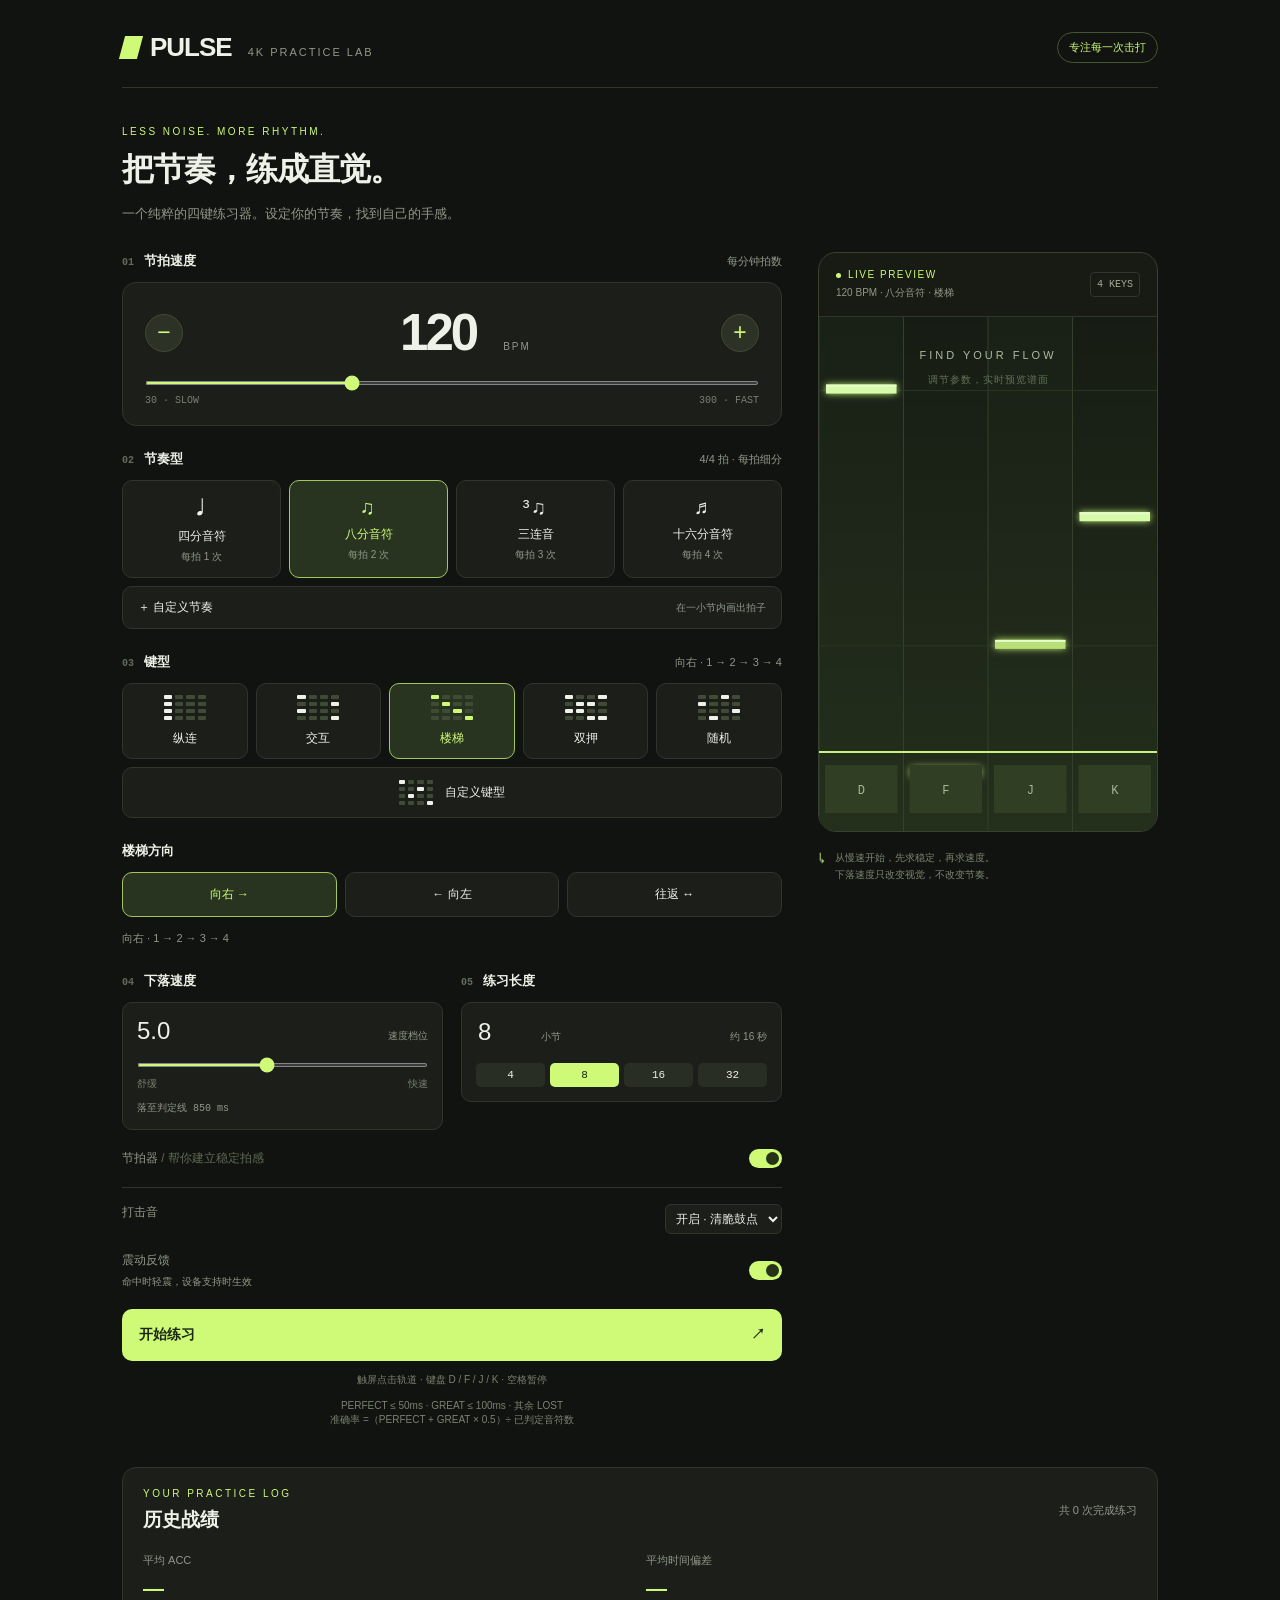
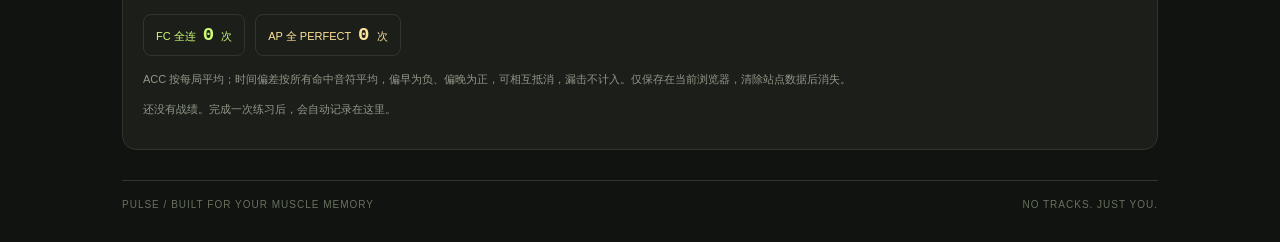
==== commit 238ea2c0: "fix: preserve practice settings when storage is unavailable" ====
--- a/index.html
+++ b/index.html
@@ -1,2 +1,2 @@
 <!doctype html>
-<html lang="zh-CN"><head><meta charset="UTF-8"><meta name="viewport" content="width=device-width,initial-scale=1,viewport-fit=cover"><meta name="theme-color" content="#111310"><title>PULSE · 四键节奏练习器</title><link rel="icon" type="image/svg+xml" href="./favicon.svg?v=ebc63dfec8bf"><link rel="stylesheet" href="./web.css?v=2b3e20a219d1"></head><body><main class="app"><header><div class="brand"><i></i>PULSE<span>4K PRACTICE LAB</span></div><div class="tag">专注每一次击打</div></header><section class="intro"><div class="eyebrow">LESS NOISE. MORE RHYTHM.</div><h1>把节奏，练成直觉。</h1><p>一个纯粹的四键练习器。设定你的节奏，找到自己的手感。</p></section><div class="layout"><section class="settings"><div class="section"><div class="section-label"><span><span class="num">01</span>节拍速度</span><small>每分钟拍数</small></div><div class="tempo"><div class="tempo-top"><button class="step" id="minus" aria-label="降低 BPM">−</button><div class="tempo-value"><input id="bpm" type="number" min="30" max="300" value="120" aria-label="BPM"><small>BPM</small></div><button class="step" id="plus" aria-label="提高 BPM">+</button></div><input id="bpmRange" class="range" type="range" min="30" max="300" value="120" aria-label="节拍速度"><div class="range-labels"><span>30 · SLOW</span><span>300 · FAST</span></div></div></div><div class="section"><div class="section-label"><span><span class="num">02</span>节奏型</span><small>4/4 拍 · 每拍细分</small></div><div class="choices" id="rhythms"><button class="choice" data-value="1"><span class="symbol">♩</span>四分音符<small>每拍 1 次</small></button><button class="choice active" data-value="2"><span class="symbol">♫</span>八分音符<small>每拍 2 次</small></button><button class="choice" data-value="3"><span class="symbol">³♫</span>三连音<small>每拍 3 次</small></button><button class="choice" data-value="4"><span class="symbol">♬</span>十六分音符<small>每拍 4 次</small></button><button class="choice custom-choice" data-value="custom"><span>＋ 自定义节奏</span><small>在一小节内画出拍子</small></button></div><div id="rhythmEditor" class="rhythm-editor" hidden><div class="editor-top"><strong>画出你的一小节</strong><span id="precisionSummary">4 拍 × 4 格</span></div><div class="choices" id="precisionModes" style="grid-template-columns:1fr 1fr;margin-bottom:14px"><button class="choice" data-value="4">1/16 精度<small>每拍 4 格</small></button><button class="choice" data-value="3">1/12 精度<small>每拍 3 格 · 三连音</small></button></div><div id="beatGrid" aria-label="一小节节奏编辑器"></div><div class="editor-actions"><button id="quarterFill">每拍一下</button><button id="fillRhythm">全部点亮</button><button id="clearRhythm">清空</button></div><p class="editor-note" id="rhythmStatus" aria-live="polite"></p><p class="editor-note">每行是一拍，格子把这一拍等分；① 是这一拍的起点。从上往下、从左往右播放。点击或拖动点亮／擦除；留空即休止，整小节循环。</p></div></div><div class="section"><div class="section-label"><span><span class="num">03</span>键型</span><small id="patternHint">1 → 2 → 3 → 4</small></div><div class="choices patterns" id="patterns"></div><section id="patternEditor" class="pattern-editor" hidden aria-label="自定义键型编辑器"><div class="editor-top"><strong>安排一小节的轨道</strong><span id="patternEditorSummary"></span></div><p class="editor-note">从上往下是所选节奏中的每个音符，点击选择一条轨道；这一小节会循环播放。① 是每拍起点。</p><div id="patternShortcuts" class="editor-actions"><button type="button" data-fill="jack">全部第 1 轨</button><button type="button" data-fill="stairs">向右楼梯</button><button type="button" data-fill="trill">左右交替</button></div><div class="pattern-columns" aria-hidden="true"><span>拍点</span><span>1 · D</span><span>2 · F</span><span>3 · J</span><span>4 · K</span></div><div id="patternGrid"></div><p id="patternEditorEmpty" class="editor-note" hidden>先在上方的自定义节奏中点亮拍子，再来安排轨道。</p><p class="editor-note">调整节奏时，保留相同拍点的轨道设置；未用到的拍点会记住，重新点亮后恢复。</p></section><div id="laneOptions" hidden style="margin-top:12px"><div class="choices" id="laneModes" style="grid-template-columns:1fr 1fr"><button class="choice" data-value="fixed" id="fixedLaneMode">一直单轨</button><button class="choice" data-value="bar">每个小节换轨</button></div><p class="editor-note" id="laneModeHint"></p></div></div><div id="stairsOptions" class="section" hidden><div class="section-label">楼梯方向</div><div class="choices" id="stairsDirections"><button class="choice" data-value="right">向右 →</button><button class="choice" data-value="left">← 向左</button><button class="choice" data-value="bounce">往返 ↔</button></div><p class="editor-note" id="stairsHint"></p></div><div class="double"><div><div class="section-label"><span><span class="num">04</span>下落速度</span></div><div class="control-card"><div class="control-value"><span id="speedValue">5.0</span><small>速度档位</small></div><input id="speed" class="range" type="range" min="1" max="10" step="0.5" value="5" aria-label="下落速度"><div class="range-labels"><span>舒缓</span><span>快速</span></div><div class="speed-time" id="travelTime"></div></div></div><div><div class="section-label"><span><span class="num">05</span>练习长度</span></div><div class="control-card"><div class="control-value"><span><input id="barsValue" type="number" min="1" max="128" value="8" aria-label="练习小节数" style="width:58px;background:transparent;border:0;color:inherit;font:inherit"> <small>小节</small></span><small id="duration">约 16 秒</small></div><div class="measures" id="bars"><button data-value="4">4</button><button class="active" data-value="8">8</button><button data-value="16">16</button><button data-value="32">32</button></div></div></div></div><div class="toggle-row"><span>节拍器 <span style="color:#5f6c54">/ 帮你建立稳定拍感</span></span><button id="metronome" class="switch" role="switch" aria-label="节拍器" aria-checked="true"></button></div><div class="feedback-settings"><label for="hitTone">打击音</label><select id="hitTone"><option value="bright">开启 · 清脆鼓点</option><option value="off">关闭</option></select><div class="toggle-row"><span>震动反馈<small id="hapticNote"></small></span><button id="haptics" class="switch" role="switch" aria-label="震动反馈" aria-checked="true"></button></div></div><button id="start" class="start"><span>开始练习</span><span>↗</span></button><p class="hint">触屏点击轨道 · 键盘 D / F / J / K · 空格暂停</p><p class="hint">PERFECT ≤ 50ms · GREAT ≤ 100ms · 其余 LOST<br>准确率 =（PERFECT + GREAT × 0.5）÷ 已判定音符数</p></section><aside class="preview"><div class="preview-shell"><div class="preview-head"><div><div class="live">LIVE PREVIEW</div><div class="preview-sub" id="previewSummary">120 BPM · 八分音符 · 楼梯</div></div><span class="mini-badge">4 KEYS</span></div><div class="stage"><canvas id="previewCanvas" aria-label="四轨下落谱面预览"></canvas><div class="stage-caption"><strong>FIND YOUR FLOW</strong><p>调节参数，实时预览谱面</p></div></div></div><div class="preview-foot"><span>↳</span><div>从慢速开始，先求稳定，再求速度。<br>下落速度只改变视觉，不改变节奏。</div></div></aside></div><section class="history-panel" data-history aria-label="历史战绩"></section><footer class="footer"><span>PULSE / BUILT FOR YOUR MUSCLE MEMORY</span><span>NO TRACKS. JUST YOU.</span></footer></main><dialog id="displayPicker" class="display-picker" aria-labelledby="displayTitle"><div class="eyebrow">CHOOSE YOUR SPACE</div><h2 id="displayTitle">选择练习画面</h2><p>带上当前参数，进入独立练习页。</p><div class="display-options"><button class="display-option" data-layout="mobile-landscape"><span class="device-shape wide-phone" aria-hidden="true"></span>手机横屏<small>16:9 · 横过手机，双手练习</small></button><button class="display-option" data-layout="landscape"><span class="device-shape tablet" aria-hidden="true"></span>iPad 横屏<small>4:3 · 更开阔的四轨</small></button><button class="display-option" data-layout="portrait"><span class="device-shape phone" aria-hidden="true"></span>手机竖屏<small>9:16 · 熟悉的下落手感</small></button></div><button id="cancelDisplay" class="cancel-display">继续调整参数</button></dialog><script src="./history.js?v=df2ce43fea83"></script><script src="./web.js?v=c319e48d4024"></script></body></html>
+<html lang="zh-CN"><head><meta charset="UTF-8"><meta name="viewport" content="width=device-width,initial-scale=1,viewport-fit=cover"><meta name="theme-color" content="#111310"><title>PULSE · 四键节奏练习器</title><link rel="icon" type="image/svg+xml" href="./favicon.svg?v=ebc63dfec8bf"><link rel="stylesheet" href="./web.css?v=2b3e20a219d1"></head><body><main class="app"><header><div class="brand"><i></i>PULSE<span>4K PRACTICE LAB</span></div><div class="tag">专注每一次击打</div></header><section class="intro"><div class="eyebrow">LESS NOISE. MORE RHYTHM.</div><h1>把节奏，练成直觉。</h1><p>一个纯粹的四键练习器。设定你的节奏，找到自己的手感。</p></section><div class="layout"><section class="settings"><div class="section"><div class="section-label"><span><span class="num">01</span>节拍速度</span><small>每分钟拍数</small></div><div class="tempo"><div class="tempo-top"><button class="step" id="minus" aria-label="降低 BPM">−</button><div class="tempo-value"><input id="bpm" type="number" min="30" max="300" value="120" aria-label="BPM"><small>BPM</small></div><button class="step" id="plus" aria-label="提高 BPM">+</button></div><input id="bpmRange" class="range" type="range" min="30" max="300" value="120" aria-label="节拍速度"><div class="range-labels"><span>30 · SLOW</span><span>300 · FAST</span></div></div></div><div class="section"><div class="section-label"><span><span class="num">02</span>节奏型</span><small>4/4 拍 · 每拍细分</small></div><div class="choices" id="rhythms"><button class="choice" data-value="1"><span class="symbol">♩</span>四分音符<small>每拍 1 次</small></button><button class="choice active" data-value="2"><span class="symbol">♫</span>八分音符<small>每拍 2 次</small></button><button class="choice" data-value="3"><span class="symbol">³♫</span>三连音<small>每拍 3 次</small></button><button class="choice" data-value="4"><span class="symbol">♬</span>十六分音符<small>每拍 4 次</small></button><button class="choice custom-choice" data-value="custom"><span>＋ 自定义节奏</span><small>在一小节内画出拍子</small></button></div><div id="rhythmEditor" class="rhythm-editor" hidden><div class="editor-top"><strong>画出你的一小节</strong><span id="precisionSummary">4 拍 × 4 格</span></div><div class="choices" id="precisionModes" style="grid-template-columns:1fr 1fr;margin-bottom:14px"><button class="choice" data-value="4">1/16 精度<small>每拍 4 格</small></button><button class="choice" data-value="3">1/12 精度<small>每拍 3 格 · 三连音</small></button></div><div id="beatGrid" aria-label="一小节节奏编辑器"></div><div class="editor-actions"><button id="quarterFill">每拍一下</button><button id="fillRhythm">全部点亮</button><button id="clearRhythm">清空</button></div><p class="editor-note" id="rhythmStatus" aria-live="polite"></p><p class="editor-note">每行是一拍，格子把这一拍等分；① 是这一拍的起点。从上往下、从左往右播放。点击或拖动点亮／擦除；留空即休止，整小节循环。</p></div></div><div class="section"><div class="section-label"><span><span class="num">03</span>键型</span><small id="patternHint">1 → 2 → 3 → 4</small></div><div class="choices patterns" id="patterns"></div><section id="patternEditor" class="pattern-editor" hidden aria-label="自定义键型编辑器"><div class="editor-top"><strong>安排一小节的轨道</strong><span id="patternEditorSummary"></span></div><p class="editor-note">从上往下是所选节奏中的每个音符，点击选择一条轨道；这一小节会循环播放。① 是每拍起点。</p><div id="patternShortcuts" class="editor-actions"><button type="button" data-fill="jack">全部第 1 轨</button><button type="button" data-fill="stairs">向右楼梯</button><button type="button" data-fill="trill">左右交替</button></div><div class="pattern-columns" aria-hidden="true"><span>拍点</span><span>1 · D</span><span>2 · F</span><span>3 · J</span><span>4 · K</span></div><div id="patternGrid"></div><p id="patternEditorEmpty" class="editor-note" hidden>先在上方的自定义节奏中点亮拍子，再来安排轨道。</p><p class="editor-note">调整节奏时，保留相同拍点的轨道设置；未用到的拍点会记住，重新点亮后恢复。</p></section><div id="laneOptions" hidden style="margin-top:12px"><div class="choices" id="laneModes" style="grid-template-columns:1fr 1fr"><button class="choice" data-value="fixed" id="fixedLaneMode">一直单轨</button><button class="choice" data-value="bar">每个小节换轨</button></div><p class="editor-note" id="laneModeHint"></p></div></div><div id="stairsOptions" class="section" hidden><div class="section-label">楼梯方向</div><div class="choices" id="stairsDirections"><button class="choice" data-value="right">向右 →</button><button class="choice" data-value="left">← 向左</button><button class="choice" data-value="bounce">往返 ↔</button></div><p class="editor-note" id="stairsHint"></p></div><div class="double"><div><div class="section-label"><span><span class="num">04</span>下落速度</span></div><div class="control-card"><div class="control-value"><span id="speedValue">5.0</span><small>速度档位</small></div><input id="speed" class="range" type="range" min="1" max="10" step="0.5" value="5" aria-label="下落速度"><div class="range-labels"><span>舒缓</span><span>快速</span></div><div class="speed-time" id="travelTime"></div></div></div><div><div class="section-label"><span><span class="num">05</span>练习长度</span></div><div class="control-card"><div class="control-value"><span><input id="barsValue" type="number" min="1" max="128" value="8" aria-label="练习小节数" style="width:58px;background:transparent;border:0;color:inherit;font:inherit"> <small>小节</small></span><small id="duration">约 16 秒</small></div><div class="measures" id="bars"><button data-value="4">4</button><button class="active" data-value="8">8</button><button data-value="16">16</button><button data-value="32">32</button></div></div></div></div><div class="toggle-row"><span>节拍器 <span style="color:#5f6c54">/ 帮你建立稳定拍感</span></span><button id="metronome" class="switch" role="switch" aria-label="节拍器" aria-checked="true"></button></div><div class="feedback-settings"><label for="hitTone">打击音</label><select id="hitTone"><option value="bright">开启 · 清脆鼓点</option><option value="off">关闭</option></select><div class="toggle-row"><span>震动反馈<small id="hapticNote"></small></span><button id="haptics" class="switch" role="switch" aria-label="震动反馈" aria-checked="true"></button></div></div><button id="start" class="start"><span>开始练习</span><span>↗</span></button><p class="hint">触屏点击轨道 · 键盘 D / F / J / K · 空格暂停</p><p class="hint">PERFECT ≤ 50ms · GREAT ≤ 100ms · 其余 LOST<br>准确率 =（PERFECT + GREAT × 0.5）÷ 已判定音符数</p></section><aside class="preview"><div class="preview-shell"><div class="preview-head"><div><div class="live">LIVE PREVIEW</div><div class="preview-sub" id="previewSummary">120 BPM · 八分音符 · 楼梯</div></div><span class="mini-badge">4 KEYS</span></div><div class="stage"><canvas id="previewCanvas" aria-label="四轨下落谱面预览"></canvas><div class="stage-caption"><strong>FIND YOUR FLOW</strong><p>调节参数，实时预览谱面</p></div></div></div><div class="preview-foot"><span>↳</span><div>从慢速开始，先求稳定，再求速度。<br>下落速度只改变视觉，不改变节奏。</div></div></aside></div><section class="history-panel" data-history aria-label="历史战绩"></section><footer class="footer"><span>PULSE / BUILT FOR YOUR MUSCLE MEMORY</span><span>NO TRACKS. JUST YOU.</span></footer></main><dialog id="displayPicker" class="display-picker" aria-labelledby="displayTitle"><div class="eyebrow">CHOOSE YOUR SPACE</div><h2 id="displayTitle">选择练习画面</h2><p>带上当前参数，进入独立练习页。</p><div class="display-options"><button class="display-option" data-layout="mobile-landscape"><span class="device-shape wide-phone" aria-hidden="true"></span>手机横屏<small>16:9 · 横过手机，双手练习</small></button><button class="display-option" data-layout="landscape"><span class="device-shape tablet" aria-hidden="true"></span>iPad 横屏<small>4:3 · 更开阔的四轨</small></button><button class="display-option" data-layout="portrait"><span class="device-shape phone" aria-hidden="true"></span>手机竖屏<small>9:16 · 熟悉的下落手感</small></button></div><button id="cancelDisplay" class="cancel-display">继续调整参数</button></dialog><script src="./history.js?v=df2ce43fea83"></script><script src="./web.js?v=8eb07b18e4e6"></script></body></html>
